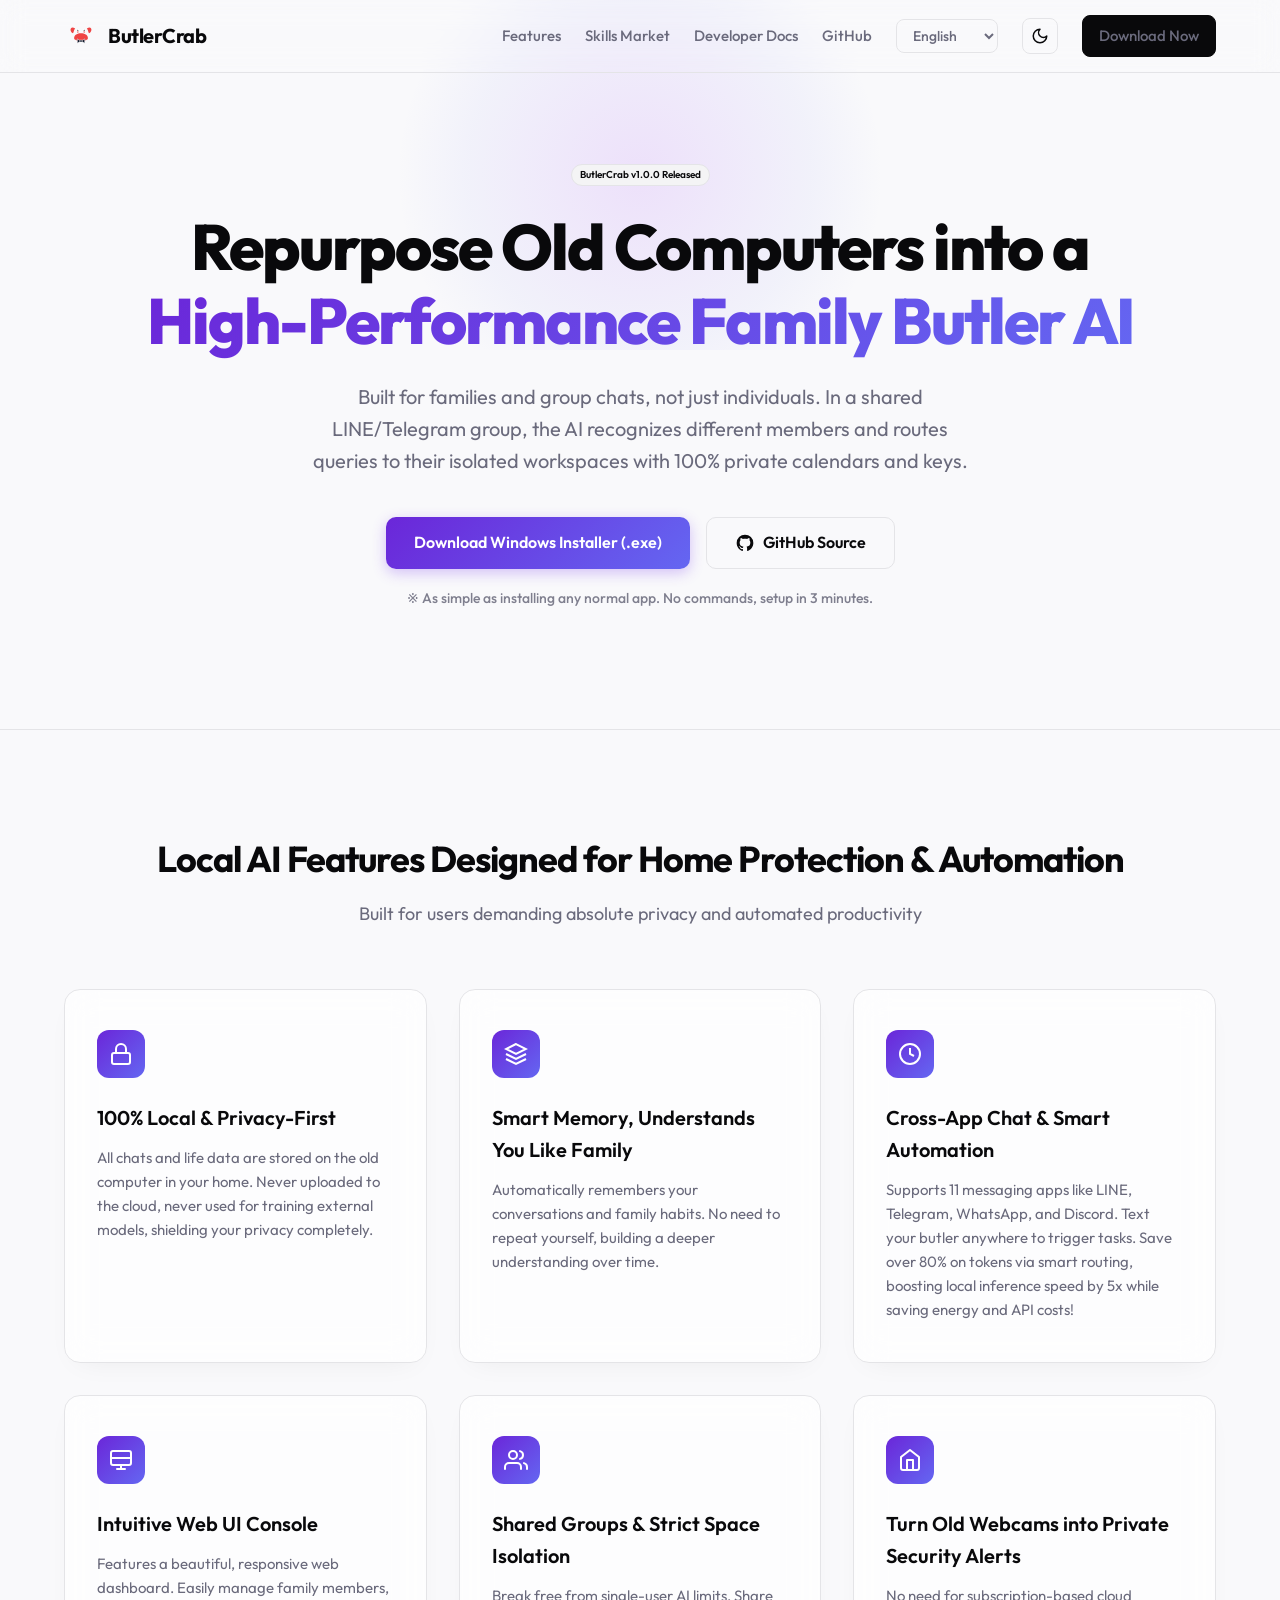
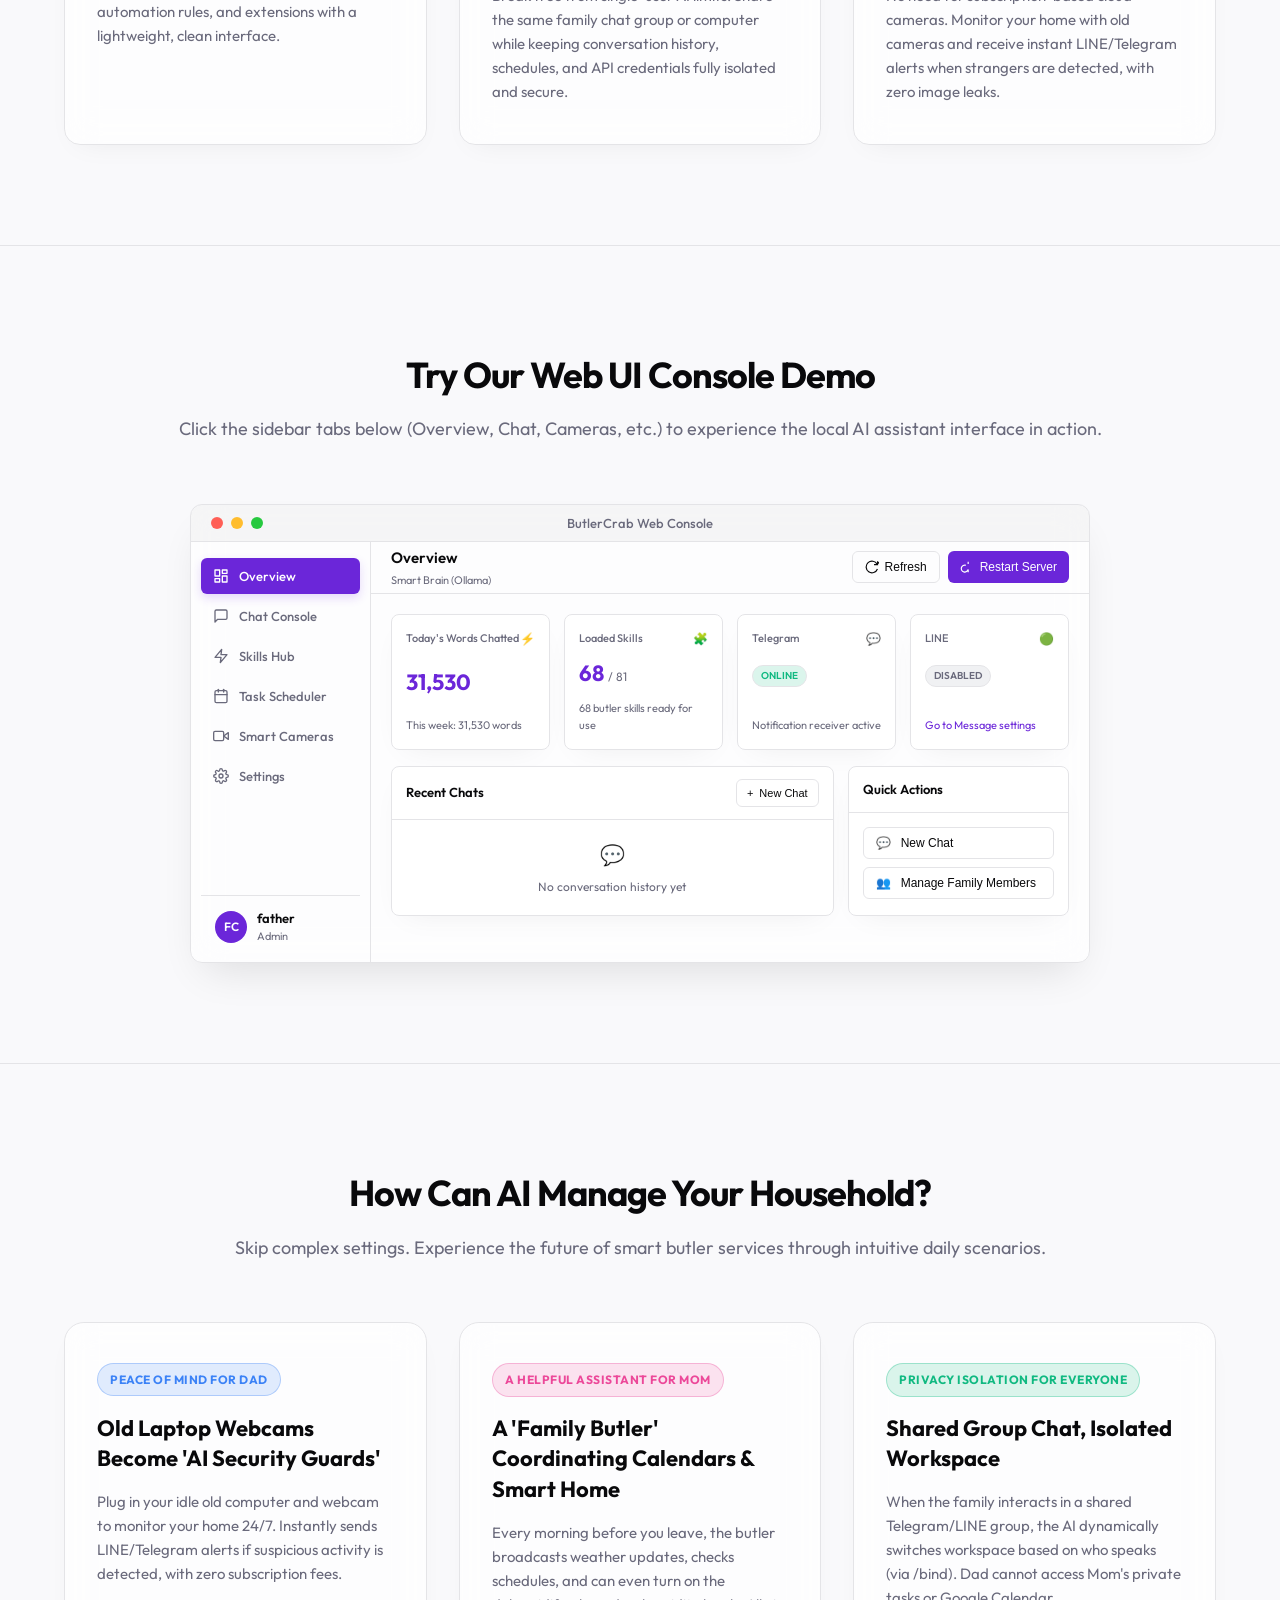
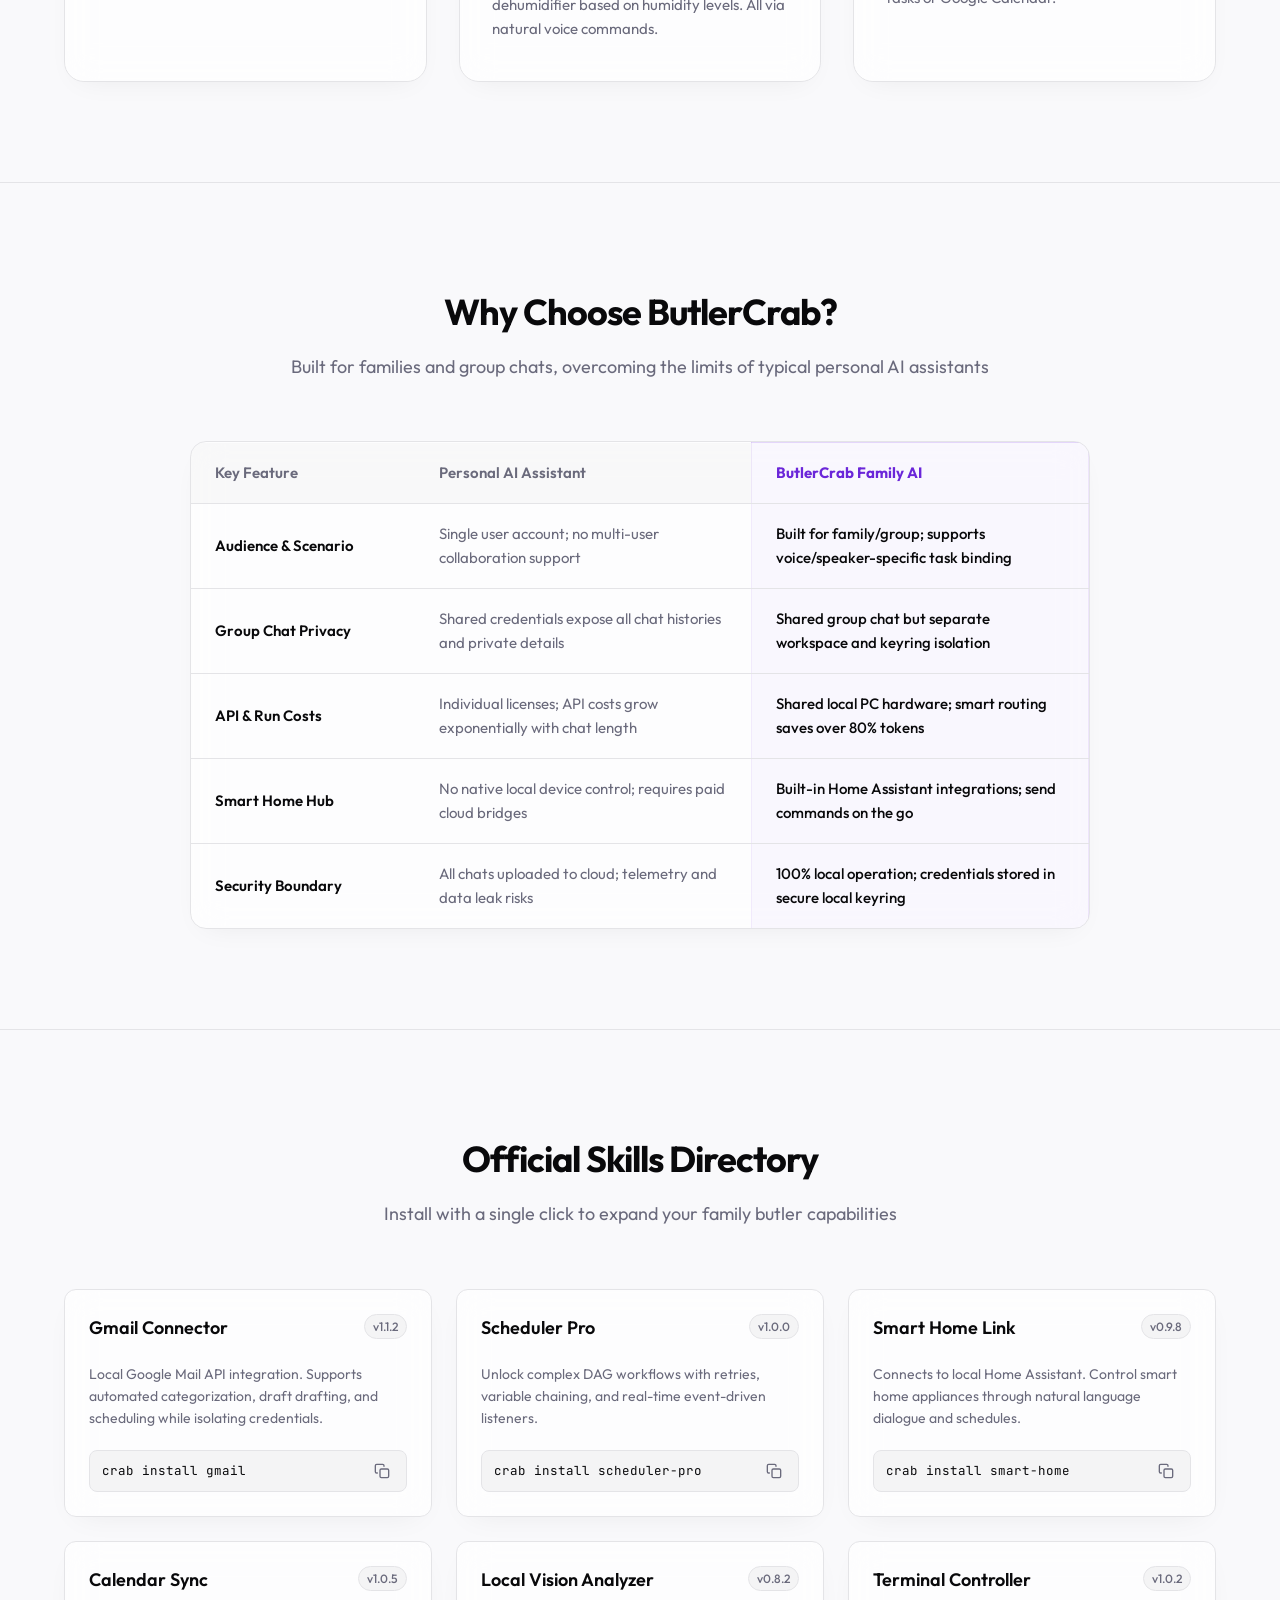
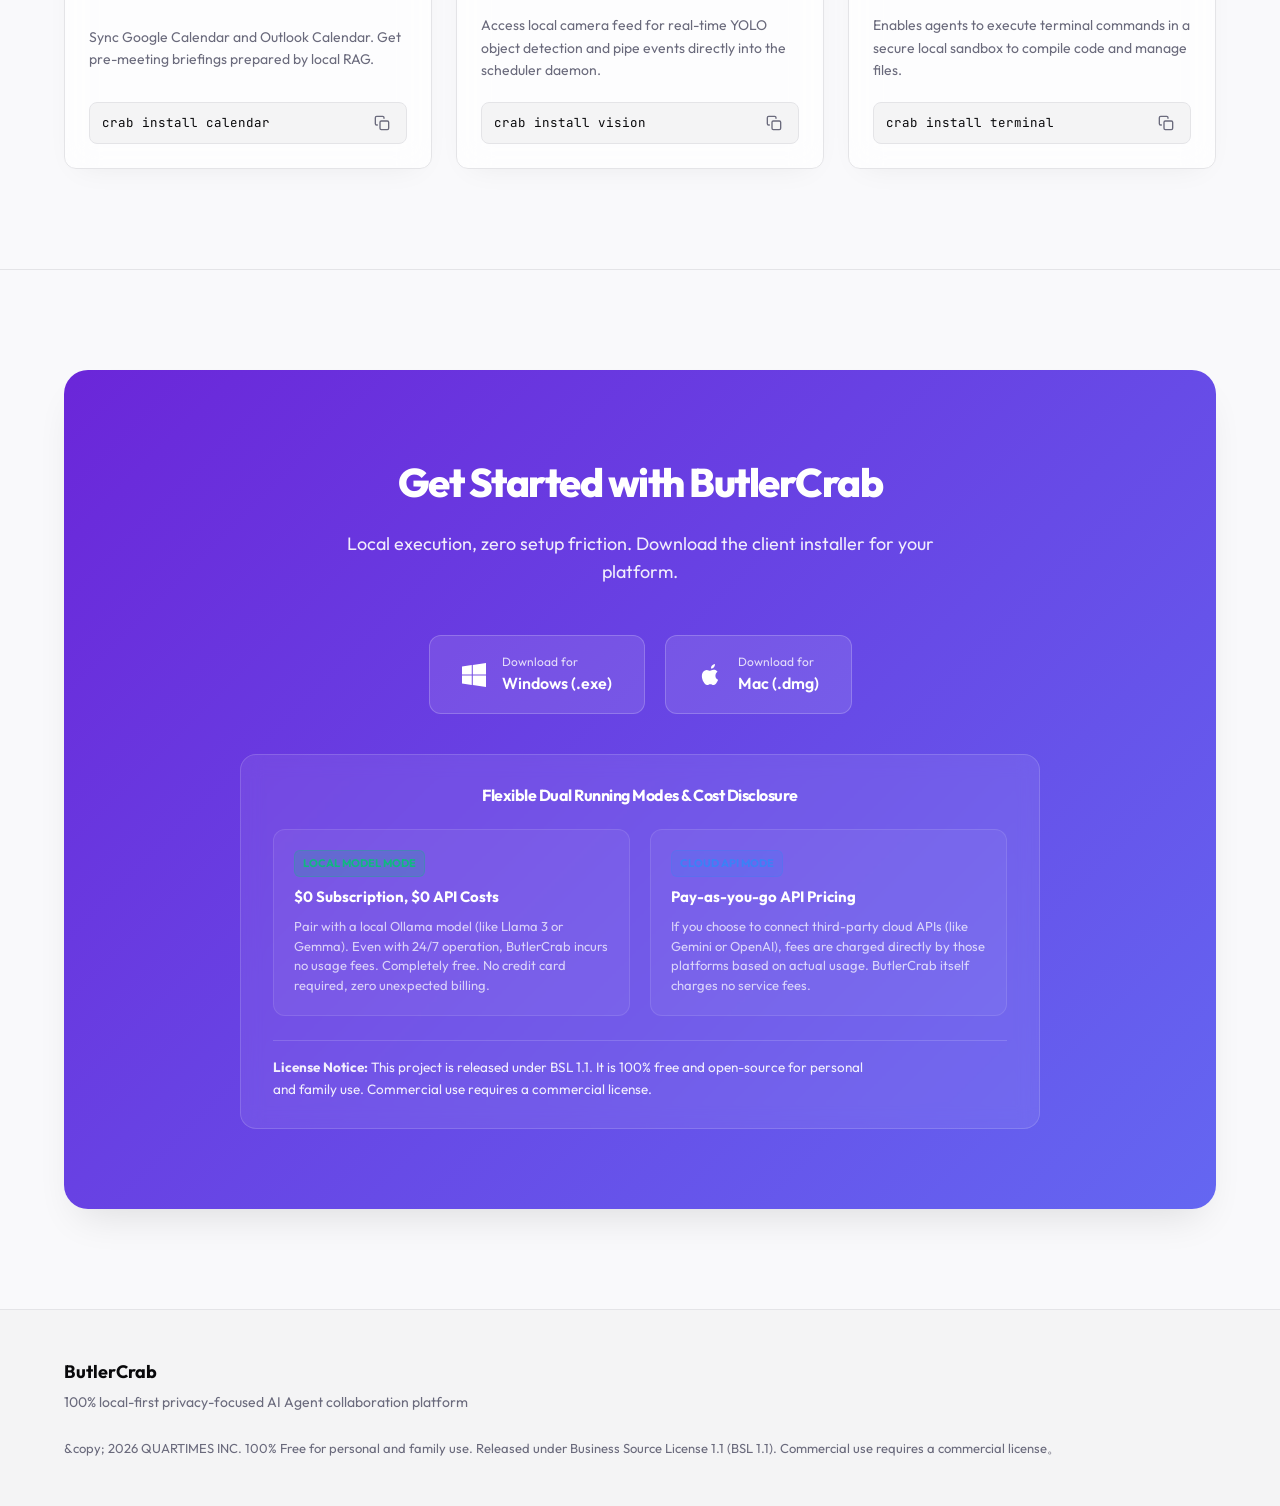
==== index.html @ dc5fad62 "initial commit: migrate ButlerCrab official website static files" ====
<!DOCTYPE html>
<html lang="zh-TW" data-theme="dark">

<head>
  <meta charset="UTF-8">
  <meta name="viewport" content="width=device-width, initial-scale=1.0">
  <title data-i18n="head.title">ButlerCrab — 舊電腦重生成為安全隱私的本地家庭總管 AI</title>
  <meta name="description"
    content="ButlerCrab 讓您家中的舊桌機與舊筆電重生成為 24 小時運行的安全家庭總管 AI，守護居家安全、自動打理日常瑣事，100% 本地運行保護全家隱私。">
  <link rel="icon" type="image/svg+xml" href="favicon.svg">
  <!-- Google Fonts -->
  <link rel="preconnect" href="https://fonts.googleapis.com">
  <link rel="preconnect" href="https://fonts.gstatic.com" crossorigin>
  <link
    href="https://fonts.googleapis.com/css2?family=Outfit:wght@300;400;500;600;700;800&family=JetBrains+Mono:wght@400;500;600&display=swap"
    rel="stylesheet">
  <link rel="stylesheet" href="style.css?v=1.2">
</head>

<body>

  <nav id="navbar">
    <div class="nav-container">
      <a href="#" class="logo" id="nav-logo">
        <svg class="logo-icon" viewBox="0 0 128 128" fill="none" xmlns="http://www.w3.org/2000/svg">
          <path d="M38 72 C38 48, 90 48, 90 72 C90 85, 38 85, 38 72 Z" fill="#ef4444" />
          <path d="M52 46 V50" stroke="#ef4444" stroke-width="4" stroke-linecap="round" />
          <path d="M76 46 V50" stroke="#ef4444" stroke-width="4" stroke-linecap="round" />
          <circle cx="52" cy="42" r="5" fill="#ffffff" />
          <circle cx="76" cy="42" r="5" fill="#ffffff" />
          <circle cx="52" cy="42" r="2" fill="#000000" />
          <circle cx="76" cy="42" r="2" fill="#000000" />
          <path d="M34 54 C18 46, 24 22, 42 36 C36 42, 38 48, 34 54 Z" fill="#ef4444" />
          <path d="M94 54 C110 46, 104 22, 86 36 C92 42, 90 48, 94 54 Z" fill="#ef4444" />
          <!-- Butler Bowtie -->
          <path d="M64 83 L50 75 L50 91 Z" fill="#0f172a" stroke="#ffffff" stroke-width="2" stroke-linejoin="round" />
          <path d="M64 83 L78 75 L78 91 Z" fill="#0f172a" stroke="#ffffff" stroke-width="2" stroke-linejoin="round" />
          <rect x="60" y="79" width="8" height="8" rx="2.5" fill="#1e293b" stroke="#ffffff" stroke-width="1.5" />
        </svg>
        <span>ButlerCrab</span>
      </a>

      <div class="nav-links">
        <a href="#features" id="nav-link-features" data-i18n="nav.features">功能特性</a>
        <a href="#skills" id="nav-link-skills" data-i18n="nav.skills">技能市集</a>
        <a href="https://github.com" target="_blank" id="nav-link-dev" data-i18n="nav.dev_docs">開發者文件</a>
        <a href="https://github.com" target="_blank" id="nav-link-github">GitHub</a>
        <div class="lang-selector-container">
          <select id="lang-select" aria-label="選擇語言">
            <option value="zh-TW">繁體中文</option>
            <option value="en">English</option>
            <option value="ja">日本語</option>
            <option value="zh-CN">简体中文</option>
            <option value="ko">한국어</option>
            <option value="es">Español</option>
            <option value="de">Deutsch</option>
            <option value="fr">Français</option>
          </select>
        </div>
        <button id="theme-toggle" aria-label="切換主題模式">
          <!-- 太陽圖示 -->
          <svg class="sun-icon" viewBox="0 0 24 24" fill="none" stroke="currentColor" stroke-width="2"
            stroke-linecap="round" stroke-linejoin="round">
            <circle cx="12" cy="12" r="4" />
            <path
              d="M12 2v2M12 20v2M4.93 4.93l1.41 1.41M17.66 17.66l1.41 1.41M2 12h2M20 12h2M6.34 17.66l-1.41 1.41M19.07 4.93l-1.41 1.41" />
          </svg>
          <!-- 月亮圖示 -->
          <svg class="moon-icon" viewBox="0 0 24 24" fill="none" stroke="currentColor" stroke-width="2"
            stroke-linecap="round" stroke-linejoin="round">
            <path d="M12 3a6 6 0 0 0 9 9 9 9 0 1 1-9-9Z" />
          </svg>
        </button>
        <a href="#download" class="btn btn-secondary nav-cta" id="nav-btn-download" data-i18n="nav.download">立即下載</a>
      </div>
    </div>
  </nav>

  <!-- 主視覺 Hero 區域 -->
  <section id="hero">
    <div class="hero-glow"></div>
    <div class="container hero-container">
      <div class="badge" id="hero-badge" data-i18n="hero.badge">ButlerCrab v1.0.0 正式發布</div>
      <h1 id="hero-title" data-i18n="hero.title">家裡舊電腦重生成為<br><span class="gradient-text">全家群組隨身的 AI 智慧管家</span></h1>
      <p class="hero-subtitle" id="hero-subtitle" data-i18n="hero.subtitle">
        您的舊桌機、舊筆電就是 24 小時智慧大總管。無需昂貴顯示卡，免訂閱費，在保障 100% 隱私的安全防線下，為全家人守護居家安全、自動打理日常瑣事。
      </p>

      <div class="cta-group">
        <a href="#download" class="btn btn-primary" id="hero-btn-download" data-i18n="hero.btnDownload">免費下載安裝包</a>
        <a href="https://github.com" target="_blank" class="btn btn-outline" id="hero-btn-github">
          <svg viewBox="0 0 24 24" width="20" height="20" fill="currentColor">
            <path
              d="M12 2A10 10 0 0 0 2 12c0 4.42 2.87 8.17 6.84 9.5.5.08.66-.23.66-.5v-1.69c-2.77.6-3.36-1.34-3.36-1.34-.46-1.16-1.11-1.47-1.11-1.47-.9-.62.07-.6.07-.6 1 .07 1.53 1.03 1.53 1.03.9 1.52 2.34 1.07 2.91.83.09-.65.35-1.09.63-1.34-2.22-.25-4.55-1.11-4.55-4.92 0-1.11.38-2 1.03-2.71-.1-.25-.45-1.29.1-2.64 0 0 .84-.27 2.75 1.02.79-.22 1.65-.33 2.5-.33.85 0 1.71.11 2.5.33 1.91-1.29 2.75-1.02 2.75-1.02.55 1.35.2 2.39.1 2.64.65.71 1.03 1.6 1.03 2.71 0 3.82-2.34 4.66-4.57 4.91.36.31.69.92.69 1.85V21c0 .27.16.59.67.5C19.14 20.16 22 16.42 22 12A10 10 0 0 0 12 2z" />
          </svg>
          <span data-i18n="hero.btnGithub">GitHub 原始碼</span>
        </a>
      </div>
      <p class="cta-hint" data-i18n="hero.ctaHint">※ 像安裝一般軟體一樣簡單，3 分鐘內完成設定，免敲任何指令</p>
    </div>
  </section>

  <!-- 功能特性 Section -->
  <section id="features">
    <div class="container">
      <div class="section-header">
        <h2 data-i18n="features.title">強大的本地 AI 功能特性</h2>
        <p data-i18n="features.desc">為追求極致隱私與自動化生產力的使用者而設計</p>
      </div>

      <div class="features-grid">
        <!-- 卡片 1 -->
        <div class="feature-card" id="feature-card-privacy">
          <div class="feature-icon">
            <svg viewBox="0 0 24 24" fill="none" stroke="currentColor" stroke-width="2">
              <rect x="3" y="11" width="18" height="11" rx="2" ry="2" />
              <path d="M7 11V7a5 5 0 0 1 10 0v4" />
            </svg>
          </div>
          <h3 data-i18n="features.f1.title">100% 本地與隱私優先</h3>
          <p data-i18n="features.f1.desc">所有對話、知識庫與排程任務皆在您的本地設備處理。零遙測數據上傳，無須擔心敏感個資與商業機密外洩。</p>
        </div>

        <!-- 卡片 2 -->
        <div class="feature-card" id="feature-card-graphrag">
          <div class="feature-icon">
            <svg viewBox="0 0 24 24" fill="none" stroke="currentColor" stroke-width="2">
              <path d="M12 2L2 7l10 5 10-5-10-5zM2 17l10 5 10-5M2 12l10 5 10-5" />
            </svg>
          </div>
          <h3 data-i18n="features.f2.title">超強記性，像家人一樣懂你</h3>
          <p data-i18n="features.f2.desc">自動記住您說過的每一句話與家庭習慣，不需要每次重複解釋，對話越久越有默契。</p>
        </div>

        <!-- 卡片 3 -->
        <div class="feature-card" id="feature-card-scheduler">
          <div class="feature-icon">
            <svg viewBox="0 0 24 24" fill="none" stroke="currentColor" stroke-width="2">
              <circle cx="12" cy="12" r="10" />
              <polyline points="12 6 12 12 16 14" />
            </svg>
          </div>
          <h3 data-i18n="features.f3.title">跨平台對話與智慧自動化</h3>
          <p data-i18n="features.f3.desc">支援 LINE、Telegram、WhatsApp、Discord 等 11 種常用通訊軟體，出門在外傳訊即可隨身控管總管。搭配獨家工具路由技術，可節省 80% 以上 Token 消耗，使本地推理速度提升 5 倍，且省電省錢！</p>
        </div>

        <!-- 卡片 4 -->
        <div class="feature-card" id="feature-card-webui">
          <div class="feature-icon">
            <svg viewBox="0 0 24 24" fill="none" stroke="currentColor" stroke-width="2" stroke-linecap="round"
              stroke-linejoin="round">
              <rect x="2" y="3" width="20" height="14" rx="2" ry="2" />
              <line x1="2" y1="10" x2="22" y2="10" />
              <line x1="8" y1="21" x2="16" y2="21" />
              <line x1="12" y1="17" x2="12" y2="21" />
            </svg>
          </div>
          <h3 data-i18n="features.f4.title">直覺式 Web UI 控制台</h3>
          <p data-i18n="features.f4.desc">提供精緻的響應式 Web 操作介面。支援輕量級極簡設定，輕鬆配置家庭成員、智慧連動與下載擴充技能。</p>
        </div>

        <!-- 卡片 5 -->
        <div class="feature-card" id="feature-card-multiuser">
          <div class="feature-icon">
            <svg viewBox="0 0 24 24" fill="none" stroke="currentColor" stroke-width="2" stroke-linecap="round"
              stroke-linejoin="round">
              <path d="M17 21v-2a4 4 0 0 0-4-4H5a4 4 0 0 0-4 4v2" />
              <circle cx="9" cy="7" r="4" />
              <path d="M23 21v-2a4 4 0 0 0-3-3.87" />
              <path d="M16 3.13a4 4 0 0 1 0 7.75" />
            </svg>
          </div>
          <h3 data-i18n="features.f5.title">多用戶工作空間隔離</h3>
          <p data-i18n="features.f5.desc">具備完善的用戶管理機制。在同台本機設備上，不同使用者擁有獨立的授權憑證、任務目錄與歷史對話隔離空間。</p>
        </div>

        <!-- 卡片 6 -->
        <div class="feature-card" id="feature-card-smarthome">
          <div class="feature-icon">
            <svg viewBox="0 0 24 24" fill="none" stroke="currentColor" stroke-width="2" stroke-linecap="round"
              stroke-linejoin="round">
              <path d="M3 9l9-7 9 7v11a2 2 0 0 1-2 2H5a2 2 0 0 1-2-2z" />
              <polyline points="9 22 9 12 15 12 15 22" />
            </svg>
          </div>
          <h3 data-i18n="features.f6.title">舊視訊鏡頭變身隱私安全警報器</h3>
          <p data-i18n="features.f6.desc">免買訂閱制雲端攝影機，利用家裡舊鏡頭進行安全警戒，發現陌生人徘徊時即時傳送 LINE/Telegram 警報。</p>
        </div>
      </div>
    </div>
  </section>

  <!-- 終端機模擬操作展示區 -->
  <section id="demo-preview">
    <div class="container">
      <div class="section-header">
        <h2 data-i18n="demo.title">親自體驗 Web UI 控制台</h2>
        <p data-i18n="demo.subtitle">在下方模擬控制面板中點選切換分頁（總覽、即時對話、安全監控等），親自感受本地 AI 助理的流暢操作。</p>
      </div>
      <div class="window-frame">
        <div class="window-header">
          <div class="window-buttons">
            <span class="win-btn win-close"></span>
            <span class="win-btn win-minimize"></span>
            <span class="win-btn win-maximize"></span>
          </div>
          <div class="window-title">ButlerCrab Web Console</div>
        </div>
        <div class="window-body">
          <!-- Left Sidebar -->
          <div class="webui-sidebar">
            <div class="webui-sidebar-menu">
              <div class="webui-sidebar-item active" data-tab="overview" title="Overview">
                <svg viewBox="0 0 24 24" fill="none" stroke="currentColor" stroke-width="2" stroke-linecap="round" stroke-linejoin="round">
                  <rect x="3" y="3" width="7" height="9"></rect>
                  <rect x="14" y="3" width="7" height="5"></rect>
                  <rect x="14" y="12" width="7" height="9"></rect>
                  <rect x="3" y="16" width="7" height="5"></rect>
                </svg>
                <span data-i18n="mockup.sidebar.overview">總覽</span>
              </div>
              <div class="webui-sidebar-item" data-tab="chat" title="Chat">
                <svg viewBox="0 0 24 24" fill="none" stroke="currentColor" stroke-width="2" stroke-linecap="round" stroke-linejoin="round">
                  <path d="M21 15a2 2 0 0 1-2 2H7l-4 4V5a2 2 0 0 1 2-2h14a2 2 0 0 1 2 2z"></path>
                </svg>
                <span data-i18n="mockup.sidebar.chat">即時對話</span>
              </div>
              <div class="webui-sidebar-item" data-tab="skills" title="Skills Hub">
                <svg viewBox="0 0 24 24" fill="none" stroke="currentColor" stroke-width="2" stroke-linecap="round" stroke-linejoin="round">
                  <polygon points="13 2 3 14 12 14 11 22 21 10 12 10 13 2"></polygon>
                </svg>
                <span data-i18n="mockup.sidebar.skills">技能市集</span>
              </div>
              <div class="webui-sidebar-item" data-tab="scheduler" title="Task Scheduler">
                <svg viewBox="0 0 24 24" fill="none" stroke="currentColor" stroke-width="2" stroke-linecap="round" stroke-linejoin="round">
                  <rect x="3" y="4" width="18" height="18" rx="2" ry="2"></rect>
                  <line x1="16" y1="2" x2="16" y2="6"></line>
                  <line x1="8" y1="2" x2="8" y2="6"></line>
                  <line x1="3" y1="10" x2="21" y2="10"></line>
                </svg>
                <span data-i18n="mockup.sidebar.scheduler">任務排程</span>
              </div>
              <div class="webui-sidebar-item" data-tab="cameras" title="Smart Cameras">
                <svg viewBox="0 0 24 24" fill="none" stroke="currentColor" stroke-width="2" stroke-linecap="round" stroke-linejoin="round">
                  <path d="M23 7l-7 5 7 5V7z"></path>
                  <rect x="1" y="5" width="15" height="14" rx="2" ry="2"></rect>
                </svg>
                <span data-i18n="mockup.sidebar.cameras">安全監控</span>
              </div>
              <div class="webui-sidebar-item" data-tab="settings" title="Settings">
                <svg viewBox="0 0 24 24" fill="none" stroke="currentColor" stroke-width="2" stroke-linecap="round" stroke-linejoin="round">
                  <circle cx="12" cy="12" r="3"></circle>
                  <path d="M19.4 15a1.65 1.65 0 0 0 .33 1.82l.06.06a2 2 0 1 1-2.83 2.83l-.06-.06a1.65 1.65 0 0 0-1.82-.33 1.65 1.65 0 0 0-1 1.51V21a2 2 0 0 1-4 0v-.09A1.65 1.65 0 0 0 9 19.4a1.65 1.65 0 0 0-1.82.33l-.06.06a2 2 0 1 1-2.83-2.83l.06-.06a1.65 1.65 0 0 0 .33-1.82 1.65 1.65 0 0 0-1.51-1H3a2 2 0 0 1 0-4h.09A1.65 1.65 0 0 0 4.6 9a1.65 1.65 0 0 0-.33-1.82l-.06-.06a2 2 0 1 1 2.83-2.83l.06.06a1.65 1.65 0 0 0 1.82.33H9a1.65 1.65 0 0 0 1-1.51V3a2 2 0 0 1 4 0v.09a1.65 1.65 0 0 0 1 1.51 1.65 1.65 0 0 0 1.82-.33l.06-.06a2 2 0 1 1 2.83 2.83l-.06.06a1.65 1.65 0 0 0-.33 1.82V9a1.65 1.65 0 0 0 1.51 1H21a2 2 0 0 1 0 4h-.09a1.65 1.65 0 0 0-1.51 1z"></path>
                </svg>
                <span data-i18n="mockup.sidebar.settings">系統設定</span>
              </div>
            </div>
            <div class="webui-sidebar-profile">
              <div class="profile-avatar">FC</div>
              <div class="profile-info">
                <div class="profile-name">father</div>
                <div class="profile-role" data-i18n="mockup.profile.admin">管理員</div>
              </div>
            </div>
          </div>

          <!-- Main Panel -->
          <div class="webui-main">
            <!-- Header -->
            <div class="webui-header">
              <div class="webui-header-title">
                <span id="webui-active-tab-title" data-i18n="mockup.sidebar.overview">總覽</span>
                <span class="webui-header-model" data-i18n="mockup.header.model">進階智慧大腦 (Ollama)</span>
              </div>
              <div class="webui-header-actions">
                <button class="webui-btn webui-btn-outline" id="webui-refresh-btn">
                  <svg viewBox="0 0 24 24" width="14" height="14" fill="none" stroke="currentColor" stroke-width="2"><path d="M21.5 2v6h-6M21.34 15.57a10 10 0 1 1-.57-8.38l5.67-5.67"/></svg>
                  <span data-i18n="mockup.header.refresh">重新整理</span>
                </button>
                <button class="webui-btn webui-btn-primary" id="webui-restart-btn">
                  <svg viewBox="0 0 24 24" width="14" height="14" fill="none" stroke="currentColor" stroke-width="2"><path d="M10.18 9A6 6 0 1 0 14 16.18V21M14 3v4"/></svg>
                  <span data-i18n="mockup.header.restart">重啟服務</span>
                </button>
              </div>
            </div>

            <!-- Tab Contents -->
            <div class="webui-body">
              
              <!-- Tab: Overview -->
              <div class="webui-tab-content active" id="tab-overview">
                <div class="overview-grid">
                  <div class="overview-card">
                    <div class="card-header">
                      <span class="card-title" data-i18n="mockup.overview.tokens">今日 Token 用量</span>
                      <span class="card-icon">⚡</span>
                    </div>
                    <div class="card-value">31,530</div>
                    <div class="card-desc" data-i18n="mockup.overview.tokens_sub">本週累計：31,530</div>
                  </div>
                  <div class="overview-card">
                    <div class="card-header">
                      <span class="card-title" data-i18n="mockup.overview.skills">已載入技能</span>
                      <span class="card-icon">🧩</span>
                    </div>
                    <div class="card-value">68 <span class="card-value-total">/ 81</span></div>
                    <div class="card-desc" data-i18n="mockup.overview.skills_sub">已載入 68 項智慧生活技能</div>
                  </div>
                  <div class="overview-card">
                    <div class="card-header">
                      <span class="card-title">Telegram</span>
                      <span class="card-icon">💬</span>
                    </div>
                    <div class="card-value"><span class="badge badge-green" data-i18n="mockup.overview.online">已啟用</span></div>
                    <div class="card-desc" data-i18n="mockup.overview.telegram_sub">長輪詢模式執行中</div>
                  </div>
                  <div class="overview-card">
                    <div class="card-header">
                      <span class="card-title">LINE</span>
                      <span class="card-icon">🟢</span>
                    </div>
                    <div class="card-value"><span class="badge badge-gray" data-i18n="mockup.overview.disabled">未啟用</span></div>
                    <div class="card-desc"><a href="#" class="card-link" data-i18n="mockup.overview.line_sub">前往 Channels 設定</a></div>
                  </div>
                </div>

                <div class="overview-row-2">
                  <div class="dashboard-panel panel-chats">
                    <div class="panel-header">
                      <span class="panel-title" data-i18n="mockup.overview.recent_chats">近期對話</span>
                      <button class="webui-btn webui-btn-outline webui-btn-sm">+ <span data-i18n="mockup.overview.new_chat">開啟對話</span></button>
                    </div>
                    <div class="panel-body">
                      <div class="empty-state">
                        <span class="empty-icon">💬</span>
                        <span class="empty-text" data-i18n="mockup.overview.no_history">尚無歷史對話記錄</span>
                      </div>
                    </div>
                  </div>
                  <div class="dashboard-panel panel-actions">
                    <div class="panel-header">
                      <span class="panel-title" data-i18n="mockup.overview.quick_actions">快速操作</span>
                    </div>
                    <div class="panel-body actions-list">
                      <button class="action-btn-item">
                        <span>💬</span>
                        <span data-i18n="mockup.overview.new_chat">開啟對話</span>
                      </button>
                      <button class="action-btn-item">
                        <span>👥</span>
                        <span data-i18n="mockup.overview.manage_family">管理家庭成員</span>
                      </button>
                    </div>
                  </div>
                </div>
              </div>

              <!-- Tab: Chat -->
              <div class="webui-tab-content" id="tab-chat">
                <div class="webui-chat">
                  <!-- User message -->
                  <div class="chat-bubble chat-bubble-user terminal-line">
                    <span data-i18n="terminal.userQuery">"檢查我明天的 Google 日曆，如果有會面，請在會前一小時通知我，並開啟智慧空調。"</span>
                  </div>

                  <!-- Butler response -->
                  <div class="chat-bubble chat-bubble-agent terminal-line">
                    <p style="font-weight: 600; margin-bottom: 8px;">ButlerCrab:</p>
                    <p data-i18n="mockup.chat.response">已為您規劃並排定以下任務工作流：</p>
                    
                    <div class="agent-steps">
                      <div class="step-item">
                        <svg viewBox="0 0 24 24" fill="none" stroke="currentColor" stroke-width="2.5" stroke-linecap="round" stroke-linejoin="round">
                          <polyline points="20 6 9 17 4 12"/>
                        </svg>
                        <span data-i18n="mockup.chat.step1">查詢本地 Google Calendar 行程庫 (成功，尋獲 1 個會面「ButlerCrab Sync」)</span>
                      </div>
                      <div class="step-item">
                        <svg viewBox="0 0 24 24" fill="none" stroke="currentColor" stroke-width="2.5" stroke-linecap="round" stroke-linejoin="round">
                          <polyline points="20 6 9 17 4 12"/>
                        </svg>
                        <span data-i18n="mockup.chat.step2">設定桌面通知排程 (成功，預定於 08:00 AM 發送提醒)</span>
                      </div>
                      <div class="step-item">
                        <svg viewBox="0 0 24 24" fill="none" stroke="currentColor" stroke-width="2.5" stroke-linecap="round" stroke-linejoin="round">
                          <polyline points="20 6 9 17 4 12"/>
                        </svg>
                        <span data-i18n="mockup.chat.step3">調用 smart_home.turn_on_ac 工具 (設定溫度為 24°C，執行成功)</span>
                      </div>
                    </div>
                  </div>

                  <!-- Active Status / Standby -->
                  <div class="step-item pending terminal-line-active" style="padding-left: 10px;">
                    <svg viewBox="0 0 24 24" fill="none" stroke="currentColor" stroke-width="2" stroke-linecap="round" stroke-linejoin="round" style="width: 16px; height: 16px; margin-right: 8px;">
                      <line x1="12" y1="2" x2="12" y2="6"/>
                      <line x1="12" y1="18" x2="12" y2="22"/>
                      <line x1="4.93" y1="4.93" x2="7.76" y2="7.76"/>
                      <line x1="16.24" y1="16.24" x2="19.07" y2="19.07"/>
                      <line x1="2" y1="12" x2="6" y2="12"/>
                      <line x1="18" y1="12" x2="22" y2="12"/>
                      <line x1="4.93" y1="19.07" x2="7.76" y2="16.24"/>
                      <line x1="16.24" y1="7.76" x2="19.07" y2="4.93"/>
                    </svg>
                    <span data-i18n="terminal.listening" style="font-weight: 500;">ButlerCrab 已就緒，隨時待命...</span>
                  </div>
                </div>
              </div>

              <!-- Tab: Skills -->
              <div class="webui-tab-content" id="tab-skills">
                <div class="skills-hub-header">
                  <p data-i18n="mockup.skills.desc">管理已安裝技能，或從市集安裝社群技能。技能說明將自動注入 AI 系統提示詞中。</p>
                  <div class="skills-hub-actions">
                    <span class="badge badge-accent" data-i18n="mockup.skills.installed">已安裝 (81)</span>
                    <button class="webui-btn webui-btn-outline webui-btn-sm" data-i18n="mockup.skills.marketplace">技能市集</button>
                  </div>
                </div>
                <div class="skills-hub-grid">
                  <div class="skill-item-card">
                    <div class="skill-card-top">
                      <div class="skill-card-meta">
                        <span class="skill-icon">🔒</span>
                        <span class="skill-card-name">1password</span>
                      </div>
                      <label class="switch-toggle">
                        <input type="checkbox" checked>
                        <span class="slider"></span>
                      </label>
                    </div>
                    <p class="skill-card-desc" data-i18n="mockup.skills.1password">串接 1Password CLI 進行單一登入與安全金鑰防護。</p>
                    <span class="badge-tag tag-prompt">PROMPT</span>
                  </div>
                  <div class="skill-item-card">
                    <div class="skill-card-top">
                      <div class="skill-card-meta">
                        <span class="skill-icon">📝</span>
                        <span class="skill-card-name">apple-notes</span>
                      </div>
                      <label class="switch-toggle">
                        <input type="checkbox">
                        <span class="slider"></span>
                      </label>
                    </div>
                    <p class="skill-card-desc" data-i18n="mockup.skills.applenotes">讀取、建立與管理 macOS 本地備忘錄資料。</p>
                    <span class="badge-tag tag-prompt">PROMPT</span>
                  </div>
                  <div class="skill-item-card">
                    <div class="skill-card-top">
                      <div class="skill-card-meta">
                        <span class="skill-icon">🌐</span>
                        <span class="skill-card-name">blogwatcher</span>
                      </div>
                      <label class="switch-toggle">
                        <input type="checkbox" checked>
                        <span class="slider"></span>
                      </label>
                    </div>
                    <p class="skill-card-desc" data-i18n="mockup.skills.blogwatcher">監聽指定的 RSS/Atom 訂閱源，自動摘要並推送通知。</p>
                    <span class="badge-tag tag-prompt">PROMPT</span>
                  </div>
                  <div class="skill-item-card">
                    <div class="skill-card-top">
                      <div class="skill-card-meta">
                        <span class="skill-icon">🔊</span>
                        <span class="skill-card-name">blucli</span>
                      </div>
                      <label class="switch-toggle">
                        <input type="checkbox" checked>
                        <span class="slider"></span>
                      </label>
                    </div>
                    <p class="skill-card-desc" data-i18n="mockup.skills.blucli">整合 BluOS 音響設備，調整音量與播放群組設定。</p>
                    <span class="badge-tag tag-prompt">PROMPT</span>
                  </div>
                  <div class="skill-item-card">
                    <div class="skill-card-top">
                      <div class="skill-card-meta">
                        <span class="skill-icon">🧮</span>
                        <span class="skill-card-name">calculator</span>
                      </div>
                      <label class="switch-toggle">
                        <input type="checkbox" checked>
                        <span class="slider"></span>
                      </label>
                    </div>
                    <p class="skill-card-desc" data-i18n="mockup.skills.calculator">執行本地的高級算術與複雜代數公式計算。</p>
                    <div class="tag-row">
                      <span class="badge-tag tag-builtin">BUILT-IN</span>
                      <span class="badge-tag tag-tool">TOOL</span>
                    </div>
                  </div>
                  <div class="skill-item-card">
                    <div class="skill-card-top">
                      <div class="skill-card-meta">
                        <span class="skill-icon">📷</span>
                        <span class="skill-card-name">camsnap</span>
                      </div>
                      <label class="switch-toggle">
                        <input type="checkbox" checked>
                        <span class="slider"></span>
                      </label>
                    </div>
                    <p class="skill-card-desc" data-i18n="mockup.skills.camsnap">捕捉 RTSP/ONVIF 本地串流相機畫面作為 YOLO 輸入。</p>
                    <span class="badge-tag tag-tool">TOOL</span>
                  </div>
                </div>
              </div>

              <!-- Tab: Scheduler -->
              <div class="webui-tab-content" id="tab-scheduler">
                <div class="scheduler-container">
                  <div class="scheduler-intro">
                    <p data-i18n="mockup.scheduler.desc">設定本地端背景排程，在特定時間或滿足特定事件觸發條件時，自動喚醒 Agent 執行任務。</p>
                  </div>
                  <div class="scheduler-table">
                    <div class="table-header">
                      <span class="col-task" data-i18n="mockup.scheduler.col_task">排程工作名稱</span>
                      <span class="col-trigger" data-i18n="mockup.scheduler.col_trigger">觸發機制</span>
                      <span class="col-status" data-i18n="mockup.scheduler.col_status">運行狀態</span>
                    </div>
                    <div class="table-body">
                      <div class="table-row">
                        <span class="col-task">Google Calendar Sync</span>
                        <span class="col-trigger" data-i18n="mockup.scheduler.every10">每 10 分鐘</span>
                        <span class="col-status"><span class="badge badge-green" data-i18n="mockup.scheduler.active">進行中</span></span>
                      </div>
                      <div class="table-row">
                        <span class="col-task">AC Morning Pre-cool</span>
                        <span class="col-trigger" data-i18n="mockup.scheduler.monfri">週一至週五 08:00 AM</span>
                        <span class="col-status"><span class="badge badge-green" data-i18n="mockup.scheduler.active">進行中</span></span>
                      </div>
                      <div class="table-row">
                        <span class="col-task">Desktop Event Notifier</span>
                        <span class="col-trigger" data-i18n="mockup.scheduler.event1hr">會面開始前 1 小時</span>
                        <span class="col-status"><span class="badge badge-green" data-i18n="mockup.scheduler.active">進行中</span></span>
                      </div>
                    </div>
                  </div>
                </div>
              </div>

              <!-- Tab: Cameras -->
              <div class="webui-tab-content" id="tab-cameras">
                <div class="cameras-container">
                  <div class="cameras-intro">
                    <p data-i18n="mockup.cameras.desc">管理您家中的 IP 相機與 USB 鏡頭。所有電腦視覺辨識（如 OpenCV YOLO）皆於本地邊緣端運行，隱私憑證以 AES 加密鎖定於系統金鑰庫。</p>
                    <div class="cameras-actions">
                      <button class="webui-btn webui-btn-outline webui-btn-sm" data-i18n="mockup.cameras.register">手動註冊相機</button>
                      <button class="webui-btn webui-btn-primary webui-btn-sm" data-i18n="mockup.cameras.scan">掃描區域網路</button>
                    </div>
                  </div>
                  <div class="cameras-grid">
                    <div class="camera-card">
                      <div class="camera-feed-container feed-dark">
                        <div class="play-btn">▶</div>
                        <div class="edge-text" data-i18n="mockup.cameras.edge_text">本地晶片加速中</div>
                        <div class="feed-resolution" data-i18n="mockup.cameras.feed_resolution">畫質：高畫質 1080p · USB 鏡頭</div>
                      </div>
                      <div class="camera-card-info">
                        <div class="camera-name-row">
                           <span class="camera-name" data-i18n="mockup.cameras.desktop">桌面</span>
                           <span class="camera-id">1:0</span>
                        </div>
                        <div class="camera-meta-grid">
                          <div>
                            <span class="meta-label" data-i18n="mockup.cameras.protocol_label">連線協定</span>
                            <span class="meta-val" data-i18n="mockup.cameras.protocol_val">本機影音連線</span>
                          </div>
                          <div>
                            <span class="meta-label" data-i18n="mockup.cameras.protection">憑證防護</span>
                            <span class="meta-val text-green" data-i18n="mockup.cameras.protection_val">🔒 已儲存於本機安全防護鎖中</span>
                          </div>
                        </div>
                        <div class="camera-toggle-row">
                          <label class="switch-toggle-sm">
                            <input type="checkbox" checked>
                            <span class="slider-sm"></span>
                          </label>
                          <span class="toggle-label" data-i18n="mockup.cameras.bg_guard">啟用背景警戒</span>
                        </div>
                      </div>
                    </div>
                    <div class="camera-card">
                      <div class="camera-feed-container">
                        <img src="camera_preview.jpg" alt="NB Camera Feed" class="camera-feed-img" id="nb-camera-feed">
                        <div class="feed-timestamp" id="camera-timestamp">2026-06-10 14:40:51</div>
                        <div class="feed-live-badge">LIVE</div>
                      </div>
                      <div class="camera-card-info">
                        <div class="camera-name-row">
                          <span class="camera-name" data-i18n="mockup.cameras.nb">NB鏡頭</span>
                          <span class="camera-id">0:0</span>
                        </div>
                        <div class="camera-meta-grid">
                          <div>
                            <span class="meta-label" data-i18n="mockup.cameras.protocol_label">連線協定</span>
                            <span class="meta-val" data-i18n="mockup.cameras.protocol_val">本機影音連線</span>
                          </div>
                          <div>
                            <span class="meta-label" data-i18n="mockup.cameras.protection">憑證防護</span>
                            <span class="meta-val text-green" data-i18n="mockup.cameras.protection_val">🔒 已儲存於本機安全防護鎖中</span>
                          </div>
                        </div>
                        <div class="camera-toggle-row">
                          <label class="switch-toggle-sm">
                            <input type="checkbox" checked>
                            <span class="slider-sm"></span>
                          </label>
                          <span class="toggle-label" data-i18n="mockup.cameras.bg_guard">啟用背景警戒</span>
                        </div>
                      </div>
                    </div>
                  </div>
                </div>
              </div>

              <!-- Tab: Settings -->
              <div class="webui-tab-content" id="tab-settings">
                <div class="settings-container">
                  <div class="settings-group">
                    <div class="settings-group-title" data-i18n="mockup.settings.general">一般設定</div>
                    <div class="settings-row">
                      <div class="setting-info">
                        <div class="setting-name" data-i18n="mockup.settings.device_name">裝置名稱</div>
                        <div class="setting-desc" data-i18n="mockup.settings.device_name_desc">本機運行的 Agent 節點識別稱呼。</div>
                      </div>
                      <input type="text" class="settings-input" value="Butler-01">
                    </div>
                  </div>
                  <div class="settings-group">
                    <div class="settings-group-title" data-i18n="mockup.settings.model">本地 AI 模型配置</div>
                    <div class="settings-row">
                      <div class="setting-info">
                        <div class="setting-name" data-i18n="mockup.settings.provider">預設推理引擎</div>
                        <div class="setting-desc" data-i18n="mockup.settings.provider_desc">串接本地 Ollama 推理或雲端 API 端點。</div>
                      </div>
                      <select class="settings-select">
                        <option value="ollama" data-i18n="mockup.settings.provider_local">本地免費推理 (Ollama)</option>
                        <option value="google" selected data-i18n="mockup.settings.provider_cloud">進階雲端大腦 (Gemini)</option>
                      </select>
                    </div>
                  </div>
                </div>
              </div>

            </div>
          </div>
        </div>
      </div>
    </div>
  </section>

  <!-- 家庭生活場景 Section -->
  <section id="scenarios">
    <div class="container">
      <div class="section-header">
        <h2 data-i18n="scenarios.title">AI 如何打理您的家庭生活？</h2>
        <p data-i18n="scenarios.desc">無需學習繁瑣設定，用最直覺的日常場景，體驗未來智慧管家服務</p>
      </div>
      <div class="scenarios-grid">
        <!-- 卡片一：給爸爸 (安全守護) -->
        <div class="scenario-card">
          <span class="scenario-badge badge-father" data-i18n="scenarios.card1.badge">給爸爸的安心防線</span>
          <h3 data-i18n="scenarios.card1.title">舊筆電鏡頭變身「AI 防盜警報器」</h3>
          <p data-i18n="scenarios.card1.desc">家裡閒置的舊電腦與鏡頭插上電，即可 24 小時偵測門口異狀。一旦發現陌生人徘徊，立刻發送 LINE/Telegram 警報給全家，完全不需要額外的月租監控費。</p>
        </div>
        <!-- 卡片二：給媽媽 (生活秘書) -->
        <div class="scenario-card">
          <span class="scenario-badge badge-mother" data-i18n="scenarios.card2.badge">給媽媽的貼心助手</span>
          <h3 data-i18n="scenarios.card2.title">整合日程與家電的「家庭大管家」</h3>
          <p data-i18n="scenarios.card2.desc">每天早晨出門前，主動為您播報天氣、確認家人行程，甚至能根據濕度偵測自動開啟除濕機。您只需動口，瑣事由 AI 為您串接打理。</p>
        </div>
        <!-- 卡片三：給全家 (隱私防護) -->
        <div class="scenario-card">
          <span class="scenario-badge badge-family" data-i18n="scenarios.card3.badge">給全家的隱私與隔離防線</span>
          <h3 data-i18n="scenarios.card3.title">同一個群組對話，獨立的隱私空間</h3>
          <p data-i18n="scenarios.card3.desc">全家共用同一個 LINE/Telegram 聊天群組時，管家會根據發言人身份（透過 /bind 綁定）自動切換到獨立的工作空間，爸爸存取不了媽媽的私密行程，實現完美的物理隔離。</p>
        </div>
      </div>
    </div>
  </section>

  <!-- AI Agent 對比 Section -->
  <section id="comparison">
    <div class="container">
      <div class="section-header">
        <h2 data-i18n="comparison.title">為什麼選擇 ButlerCrab？</h2>
        <p data-i18n="comparison.desc">專為全家與群組設計，打破傳統個人 AI 助理的局限性</p>
      </div>
      <div class="comparison-wrapper">
        <table class="comparison-table">
          <thead>
            <tr>
              <th data-i18n="comparison.th_feature">功能特色</th>
              <th data-i18n="comparison.th_personal">傳統個人 AI 助理</th>
              <th class="highlight" data-i18n="comparison.th_butler">ButlerCrab 家庭總管</th>
            </tr>
          </thead>
          <tbody>
            <tr>
              <td class="feature-name" data-i18n="comparison.row1.name">服務對象與場景</td>
              <td data-i18n="comparison.row1.personal">僅針對個人單一帳戶，無法多人協作</td>
              <td class="highlight" data-i18n="comparison.row1.butler">專為家庭與群組設計，支援多人語意識別與任務綁定</td>
            </tr>
            <tr>
              <td class="feature-name" data-i18n="comparison.row2.name">群組對話隱私</td>
              <td data-i18n="comparison.row2.personal">共用帳密或群組中對話與隱私全部曝露</td>
              <td class="highlight" data-i18n="comparison.row2.butler">共享同個通訊群組，個人工作空間與憑證獨立隔離</td>
            </tr>
            <tr>
              <td class="feature-name" data-i18n="comparison.row3.name">運行與 API 成本</td>
              <td data-i18n="comparison.row3.personal">多人獨立購買，且對話長度增加時 API 成本呈指數上升</td>
              <td class="highlight" data-i18n="comparison.row3.butler">共用本機電腦算力，智慧路由技術節省 80% 以上 Token 消耗</td>
            </tr>
            <tr>
              <td class="feature-name" data-i18n="comparison.row4.name">智慧家居連動</td>
              <td data-i18n="comparison.row4.personal">無法原生控制本地家電，需額外租用雲端中轉服務</td>
              <td class="highlight" data-i18n="comparison.row4.butler">內建 Home Assistant 橋接器，出門在外隨手發訊操控</td>
            </tr>
            <tr>
              <td class="feature-name" data-i18n="comparison.row5.name">資料安全防線</td>
              <td data-i18n="comparison.row5.personal">全部對話上傳雲端，面臨遙測與個資外洩風險</td>
              <td class="highlight" data-i18n="comparison.row5.butler">100% 本地運行，機密金鑰存入系統底層安全憑證庫</td>
            </tr>
          </tbody>
        </table>
      </div>
    </div>
  </section>

  <!-- 技能市集 Section -->
  <section id="skills">
    <div class="container">
      <div class="section-header">
        <h2 data-i18n="skills.title">官方技能市集目錄</h2>
        <p data-i18n="skills.desc">一鍵安裝，快速擴展您的 AI 助理能力</p>
      </div>

      <div class="skills-grid" id="skills-catalog">
        <!-- 透過 JS 動態載入 registry.json 內容 -->
      </div>
    </div>
  </section>

  <!-- 下載 Section -->
  <section id="download">
    <div class="container download-container">
      <div class="download-card">
        <h2 data-i18n="download.title">立即開始使用 ButlerCrab</h2>
        <p data-i18n="download.desc">本機運行，免除繁瑣設定。下載對應平台的安裝包即可開始體驗。</p>

        <div class="download-platforms">
          <a href="https://github.com" class="platform-btn" id="download-win">
            <svg viewBox="0 0 24 24" width="24" height="24" fill="currentColor">
              <path
                d="M0 3.449L9.75 2.1v9.45H0V3.45zM0 12.45h9.75v9.45L0 20.551v-8.1zM10.8 1.95L24 0v11.55H10.8V1.95zM10.8 12.45H24v11.55l-13.2-1.95v-9.6z" />
            </svg>
            <div>
              <span data-i18n="download.span">下載適用於</span>
              <strong data-i18n="download.win_label">Windows (.exe)</strong>
            </div>
          </a>

          <a href="https://github.com" class="platform-btn" id="download-mac">
            <svg viewBox="0 0 24 24" width="24" height="24" fill="currentColor">
              <path
                d="M18.71 19.5c-.83 1.24-1.71 2.45-3.05 2.47-1.34.03-1.77-.79-3.29-.79-1.53 0-2 .77-3.27.82-1.31.05-2.3-1.32-3.14-2.53C4.25 17 2.94 12.45 4.7 9.39c.87-1.52 2.43-2.48 4.12-2.51 1.28-.02 2.5.87 3.29.87.78 0 2.26-1.07 3.81-.91.65.03 2.47.26 3.64 1.98-.09.06-2.17 1.28-2.15 3.81.03 3.02 2.65 4.03 2.68 4.04-.03.07-.42 1.44-1.38 2.83M15.97 4.17c.66-.81 1.11-1.93.99-3.06-1 .04-2.2.67-2.92 1.49-.62.72-1.16 1.86-1.02 2.98 1.09.08 2.22-.6 2.95-1.41z" />
            </svg>
            <div>
              <span data-i18n="download.span">下載適用於</span>
              <strong data-i18n="download.mac_label">macOS (.dmg)</strong>
            </div>
          </a>
        </div>

        <!-- 彈性雙重運行模式與費用說明 (Pricing & Licensing Info) -->
        <div class="download-info">
          <h4 class="info-subtitle" data-i18n="download.info_pricing_subtitle">彈性的雙重運行模式與費用說明</h4>
          
          <div class="info-modes">
            <div class="info-mode-card">
              <span class="mode-badge local" data-i18n="download.mode_local_badge">本地模型模式</span>
              <strong data-i18n="download.mode_local_title">0 訂閱費、0 API 費用</strong>
              <p data-i18n="download.mode_local_desc">配合本地 Ollama 推理（如 Llama 3 或 Gemma），即便 24 小時常駐運作，ButlerCrab 也不會產生任何 AI 額外使用費，完全免費。</p>
            </div>
            
            <div class="info-mode-card">
              <span class="mode-badge cloud" data-i18n="download.mode_cloud_badge">雲端 API 模式</span>
              <strong data-i18n="download.mode_cloud_title">按需自付 API 費用（Pay-as-you-go）</strong>
              <p data-i18n="download.mode_cloud_desc">若選擇接入第三方雲端大模型（如 Gemini 或 OpenAI），費用由第三方平台按實際用量直接收取，ButlerCrab 平台本身不加收任何服務費用。</p>
            </div>
          </div>
          
          <div class="info-license-footer">
            <p>
              <strong data-i18n="download.info_license_title">授權聲明：</strong>
              <span data-i18n="download.info_license_desc">本專案採用 BSL 1.1 授權，對個人、家庭與非商業用途完全免費且開放原始碼，商業用途請聯絡取得授權。</span>
            </p>
          </div>
        </div>
      </div>
    </div>
  </section>

  <!-- 頁尾 -->
  <footer>
    <div class="container footer-container">
      <div class="footer-brand">
        <span class="brand-name">ButlerCrab</span>
        <p data-i18n="footer.desc">100% 本地運行的隱私優先 AI Agent 協作平台</p>
      </div>
      <div class="footer-copyright" data-i18n="footer.copyright">
        &copy; 2026 QUARTIMES INC. 基於 BSL 1.1 授權協議釋出。
      </div>
    </div>
  </footer>

  <script src="app.js"></script>
</body>

</html>
---- style.css ----
/* ==========================================================================
   OpenCrab Official Website Stylesheet
   ========================================================================== */

/* 主題變數定義 */
:root {
  /* 字型定義 */
  --font-sans: 'Outfit', -apple-system, BlinkMacSystemFont, "Segoe UI", Roboto, Helvetica, Arial, sans-serif;
  --font-mono: 'JetBrains Mono', monospace;

  /* HSL 基礎色彩定義 (Light Mode) */
  --bg-h: 240;
  --bg-s: 15%;
  --bg-l: 98%;
  
  --text-h: 240;
  --text-s: 10%;
  --text-l: 4%;

  --accent-h: 263;
  --accent-s: 70%;
  --accent-l: 50%;

  --accent-secondary-h: 239;
  --accent-secondary-s: 84%;
  --accent-secondary-l: 67%;

  --border-h: 240;
  --border-s: 6%;
  --border-l: 90%;

  /* 組合色彩 */
  --background: hsl(var(--bg-h), var(--bg-s), var(--bg-l));
  --text: hsl(var(--text-h), var(--text-s), var(--text-l));
  --text-muted: hsl(var(--text-h), 8%, 45%);
  --accent: hsl(var(--accent-h), var(--accent-s), var(--accent-l));
  --accent-secondary: hsl(var(--accent-secondary-h), var(--accent-secondary-s), var(--accent-secondary-l));
  --accent-gradient: linear-gradient(135deg, var(--accent) 0%, var(--accent-secondary) 100%);
  --border: hsl(var(--border-h), var(--border-s), var(--border-l));
  
  /* 毛玻璃與陰影效果 */
  --card-bg: rgba(255, 255, 255, 0.7);
  --card-blur: 16px;
  --code-bg: hsl(240, 5%, 96%);
  --shadow: 0 10px 30px -15px rgba(0, 0, 0, 0.08);
  --shadow-lg: 0 20px 40px -15px rgba(0, 0, 0, 0.12);
  --transition-speed: 0.3s;
}

[data-theme="dark"] {
  /* HSL 基礎色彩定義 (Dark Mode) */
  --bg-h: 240;
  --bg-s: 10%;
  --bg-l: 4%;
  
  --text-h: 240;
  --text-s: 5%;
  --text-l: 98%;

  --accent-h: 271;
  --accent-s: 91%;
  --accent-l: 65%;

  --accent-secondary-h: 244;
  --accent-secondary-s: 97%;
  --accent-secondary-l: 77%;

  --border-h: 240;
  --border-s: 4%;
  --border-l: 14%;

  /* 組合色彩 */
  --background: hsl(var(--bg-h), var(--bg-s), var(--bg-l));
  --text: hsl(var(--text-h), var(--text-s), var(--text-l));
  --text-muted: hsl(var(--text-h), 5%, 70%);
  --accent: hsl(var(--accent-h), var(--accent-s), var(--accent-l));
  --accent-secondary: hsl(var(--accent-secondary-h), var(--accent-secondary-s), var(--accent-secondary-l));
  --accent-gradient: linear-gradient(135deg, var(--accent) 0%, var(--accent-secondary) 100%);
  --border: hsl(var(--border-h), var(--border-s), var(--border-l));
  
  /* 毛玻璃與陰影效果 */
  --card-bg: rgba(9, 9, 11, 0.75);
  --card-blur: 20px;
  --code-bg: hsl(240, 4%, 9%);
  --shadow: 0 10px 40px -20px rgba(0, 0, 0, 0.5);
  --shadow-lg: 0 30px 60px -20px rgba(0, 0, 0, 0.7);
}

/* ==========================================================================
   基礎與全域排版樣式
   ========================================================================== */
* {
  box-sizing: border-box;
  margin: 0;
  padding: 0;
}

html {
  scroll-behavior: smooth;
}

body {
  font-family: var(--font-sans);
  background-color: var(--background);
  color: var(--text);
  line-height: 1.6;
  overflow-x: hidden;
  transition: background-color var(--transition-speed) ease, color var(--transition-speed) ease;
}

.container {
  max-width: 1200px;
  margin: 0 auto;
  padding: 0 24px;
}

a {
  text-decoration: none;
  color: inherit;
  transition: color var(--transition-speed) ease;
}

/* 漸層文字與按鈕 */
.gradient-text {
  background: var(--accent-gradient);
  -webkit-background-clip: text;
  -webkit-text-fill-color: transparent;
  background-clip: text;
}

/* ==========================================================================
   按鈕樣式 (Buttons)
   ========================================================================== */
.btn {
  display: inline-flex;
  align-items: center;
  justify-content: center;
  padding: 12px 28px;
  border-radius: 10px;
  font-size: 16px;
  font-weight: 600;
  transition: all var(--transition-speed) cubic-bezier(0.4, 0, 0.2, 1);
  cursor: pointer;
  gap: 8px;
}

.btn-primary {
  background: var(--accent-gradient);
  color: #ffffff;
  border: none;
  box-shadow: 0 4px 14px 0 rgba(124, 58, 237, 0.3);
}

.btn-primary:hover {
  transform: translateY(-2px);
  box-shadow: 0 6px 20px 0 rgba(124, 58, 237, 0.45);
}

.btn-secondary {
  background-color: var(--text);
  color: var(--background);
  border: 1px solid var(--text);
}

.btn-secondary:hover {
  background-color: var(--text-muted);
  border-color: var(--text-muted);
}

.btn-outline {
  border: 1px solid var(--border);
  color: var(--text);
  background-color: transparent;
}

.btn-outline:hover {
  background-color: var(--code-bg);
  border-color: var(--text);
}

/* ==========================================================================
   導覽列樣式 (Navbar)
   ========================================================================== */
#navbar {
  position: fixed;
  top: 0;
  left: 0;
  right: 0;
  z-index: 100;
  backdrop-filter: blur(12px);
  -webkit-backdrop-filter: blur(12px);
  border-bottom: 1px solid var(--border);
  background-color: rgba(var(--bg-h), var(--bg-s), var(--bg-l), 0.7);
  transition: background-color var(--transition-speed) ease, border-color var(--transition-speed) ease;
}

.nav-container {
  max-width: 1200px;
  margin: 0 auto;
  height: 72px;
  display: flex;
  align-items: center;
  justify-content: space-between;
  padding: 0 24px;
}

.logo {
  display: flex;
  align-items: center;
  gap: 10px;
  font-size: 20px;
  font-weight: 700;
  letter-spacing: -0.5px;
}

.logo-icon {
  width: 34px;
  height: 34px;
  color: var(--accent);
}

.nav-links {
  display: flex;
  align-items: center;
  gap: 24px;
}

.nav-links a {
  font-size: 15px;
  font-weight: 500;
  color: var(--text-muted);
}

.nav-links a:hover {
  color: var(--text);
}

/* 主題切換按鈕 */
#theme-toggle {
  background: none;
  border: 1px solid var(--border);
  padding: 8px;
  border-radius: 8px;
  cursor: pointer;
  color: var(--text);
  display: flex;
  align-items: center;
  justify-content: center;
  transition: all var(--transition-speed) ease;
}

#theme-toggle:hover {
  background-color: var(--code-bg);
  border-color: var(--text-muted);
}

#theme-toggle svg {
  width: 18px;
  height: 18px;
}

/* 控制主題顯示與隱藏圖示 */
[data-theme="dark"] .sun-icon { display: block; }
[data-theme="dark"] .moon-icon { display: none; }
[data-theme="light"] .sun-icon { display: none; }
[data-theme="light"] .moon-icon { display: block; }

.nav-cta {
  padding: 8px 16px;
  font-size: 14px;
  border-radius: 8px;
}

/* ==========================================================================
   Hero 主視覺區域
   ========================================================================== */
#hero {
  position: relative;
  padding: 160px 0 80px 0;
  text-align: center;
}

.hero-glow {
  position: absolute;
  top: 0;
  left: 50%;
  transform: translateX(-50%);
  width: 600px;
  height: 350px;
  background: radial-gradient(circle, rgba(168, 85, 247, 0.15) 0%, rgba(99, 102, 241, 0.05) 50%, rgba(0,0,0,0) 70%);
  z-index: -1;
  pointer-events: none;
}

.badge {
  display: inline-block;
  padding: 6px 14px;
  background-color: var(--code-bg);
  border: 1px solid var(--border);
  border-radius: 9999px;
  font-size: 14px;
  font-weight: 500;
  margin-bottom: 24px;
  animation: float 4s ease-in-out infinite;
}

#hero-title {
  font-size: 64px;
  font-weight: 800;
  letter-spacing: -2px;
  line-height: 1.15;
  margin-bottom: 24px;
}

.hero-subtitle {
  font-size: 20px;
  color: var(--text-muted);
  max-width: 680px;
  margin: 0 auto 40px auto;
}

.cta-group {
  display: flex;
  justify-content: center;
  gap: 16px;
  margin-bottom: 48px;
}

/* 終端命令列樣式 */
.terminal-command {
  display: inline-flex;
  align-items: center;
  background-color: var(--code-bg);
  border: 1px solid var(--border);
  padding: 8px 16px;
  border-radius: 10px;
  font-family: var(--font-mono);
  font-size: 14px;
  max-width: 500px;
  margin: 0 auto;
  gap: 12px;
  position: relative;
}

.shell-prompt {
  color: var(--accent);
  font-weight: 600;
  user-select: none;
}

.terminal-command code {
  color: var(--text);
}

.copy-btn {
  background: none;
  border: none;
  color: var(--text-muted);
  cursor: pointer;
  padding: 4px;
  border-radius: 4px;
  display: flex;
  align-items: center;
  justify-content: center;
  transition: all var(--transition-speed) ease;
}

.copy-btn:hover {
  color: var(--text);
  background-color: rgba(0, 0, 0, 0.05);
}

.copy-icon {
  width: 16px;
  height: 16px;
}

/* 複製氣泡提示 */
.tooltip {
  position: absolute;
  bottom: 125%;
  right: 12px;
  background-color: var(--text);
  color: var(--background);
  padding: 4px 8px;
  font-size: 12px;
  border-radius: 4px;
  opacity: 0;
  visibility: hidden;
  transition: opacity 0.2s ease, visibility 0.2s ease;
  pointer-events: none;
}

.tooltip.show {
  opacity: 1;
  visibility: visible;
}

/* ==========================================================================
   終端模擬操作展示區
   ========================================================================== */
#demo-preview {
  padding: 100px 0;
  border-top: 1px solid var(--border);
}

.window-frame {
  background-color: var(--card-bg);
  border: 1px solid var(--border);
  border-radius: 12px;
  overflow: hidden;
  box-shadow: var(--shadow-lg);
  backdrop-filter: blur(var(--card-blur));
  -webkit-backdrop-filter: blur(var(--card-blur));
  max-width: 900px;
  margin: 0 auto;
}

.window-header {
  background-color: rgba(0, 0, 0, 0.03);
  border-bottom: 1px solid var(--border);
  padding: 12px 20px;
  display: flex;
  align-items: center;
  position: relative;
}

.window-buttons {
  display: flex;
  gap: 8px;
}

.win-btn {
  width: 12px;
  height: 12px;
  border-radius: 50%;
  display: inline-block;
}

.win-close { background-color: #ff5f56; }
.win-minimize { background-color: #ffbd2e; }
.win-maximize { background-color: #27c93f; }

.window-title {
  position: absolute;
  left: 50%;
  transform: translateX(-50%);
  font-size: 13px;
  font-weight: 500;
  color: var(--text-muted);
}

.window-body {
  padding: 0;
  font-family: var(--font-sans);
  font-size: 14px;
  color: var(--text);
  background-color: rgba(var(--bg-h), var(--bg-s), var(--bg-l), 0.1);
  min-height: 420px;
  display: flex;
  flex-direction: row;
  text-align: left;
}

.webui-sidebar {
  width: 180px;
  background-color: rgba(var(--bg-h), var(--bg-s), var(--bg-l), 0.35);
  border-right: 1px solid var(--border);
  display: flex;
  flex-direction: column;
  justify-content: space-between;
  padding: 16px 0;
  flex-shrink: 0;
}

.webui-sidebar-menu {
  display: flex;
  flex-direction: column;
  gap: 4px;
  padding: 0 10px;
}

.webui-sidebar-item {
  height: 36px;
  padding: 0 12px;
  border-radius: 6px;
  display: flex;
  align-items: center;
  gap: 10px;
  color: var(--text-muted);
  cursor: pointer;
  transition: all var(--transition-speed) ease;
  font-size: 13px;
  font-weight: 500;
}

.webui-sidebar-item svg {
  width: 16px;
  height: 16px;
  flex-shrink: 0;
}

.webui-sidebar-item.active {
  background-color: var(--accent);
  color: #ffffff;
  box-shadow: 0 4px 10px rgba(124, 58, 237, 0.2);
}

.webui-sidebar-item:hover:not(.active) {
  color: var(--text);
  background-color: var(--code-bg);
}

.webui-sidebar-profile {
  display: flex;
  align-items: center;
  gap: 10px;
  padding: 12px 14px 0 14px;
  border-top: 1px solid var(--border);
  margin: 0 10px;
}

.profile-avatar {
  width: 32px;
  height: 32px;
  background-color: var(--accent);
  color: #ffffff;
  border-radius: 50%;
  display: flex;
  align-items: center;
  justify-content: center;
  font-weight: 600;
  font-size: 12px;
}

.profile-info {
  display: flex;
  flex-direction: column;
  min-width: 0;
}

.profile-name {
  font-size: 13px;
  font-weight: 600;
  color: var(--text);
  white-space: nowrap;
  overflow: hidden;
  text-overflow: ellipsis;
}

.profile-role {
  font-size: 11px;
  color: var(--text-muted);
}

.webui-main {
  flex: 1;
  display: flex;
  flex-direction: column;
  min-width: 0;
  background-color: rgba(var(--bg-h), var(--bg-s), var(--bg-l), 0.1);
}

.webui-header {
  height: 52px;
  border-bottom: 1px solid var(--border);
  padding: 0 20px;
  display: flex;
  align-items: center;
  justify-content: space-between;
  background-color: rgba(var(--bg-h), var(--bg-s), var(--bg-l), 0.2);
  flex-shrink: 0;
}

.webui-header-title {
  display: flex;
  flex-direction: column;
}

.webui-header-title span:first-child {
  font-size: 15px;
  font-weight: 600;
  color: var(--text);
}

.webui-header-model {
  font-size: 11px;
  color: var(--text-muted);
  font-weight: 400;
  margin-top: 2px;
}

.webui-header-actions {
  display: flex;
  gap: 8px;
}

.webui-btn {
  height: 32px;
  padding: 0 12px;
  border-radius: 6px;
  font-size: 12px;
  font-weight: 500;
  display: inline-flex;
  align-items: center;
  justify-content: center;
  gap: 6px;
  cursor: pointer;
  border: none;
  transition: all var(--transition-speed) ease;
}

.webui-btn-outline {
  background-color: transparent;
  border: 1px solid var(--border);
  color: var(--text);
}

.webui-btn-outline:hover {
  background-color: var(--code-bg);
}

.webui-btn-primary {
  background-color: var(--accent);
  color: #ffffff;
}

.webui-btn-primary:hover {
  filter: brightness(1.1);
}

.webui-btn-sm {
  height: 28px;
  padding: 0 10px;
  font-size: 11px;
}

.webui-body {
  flex: 1;
  padding: 20px;
  overflow-y: auto;
  position: relative;
}

.webui-tab-content {
  display: none;
  height: 100%;
}

.webui-tab-content.active {
  display: block;
}

/* Tab: Overview */
.overview-grid {
  display: grid;
  grid-template-columns: repeat(auto-fit, minmax(130px, 1fr));
  gap: 14px;
  margin-bottom: 16px;
}

.overview-card {
  background-color: var(--card-bg);
  border: 1px solid var(--border);
  border-radius: 8px;
  padding: 14px;
  display: flex;
  flex-direction: column;
  justify-content: space-between;
  box-shadow: var(--shadow);
  min-height: 100px;
}

.overview-card .card-header {
  display: flex;
  justify-content: space-between;
  align-items: center;
}

.overview-card .card-title {
  font-size: 11px;
  color: var(--text-muted);
  font-weight: 500;
}

.overview-card .card-icon {
  font-size: 12px;
}

.overview-card .card-value {
  font-size: 22px;
  font-weight: 700;
  color: var(--accent);
  margin: 6px 0;
}

.overview-card .card-value-total {
  font-size: 12px;
  color: var(--text-muted);
  font-weight: 400;
}

.overview-card .card-desc {
  font-size: 11px;
  color: var(--text-muted);
}

.card-link {
  color: var(--accent);
  text-decoration: none;
}

.card-link:hover {
  text-decoration: underline;
}

.badge {
  display: inline-flex;
  padding: 2px 8px;
  border-radius: 12px;
  font-size: 10px;
  font-weight: 600;
}

.badge-green {
  background-color: rgba(16, 185, 129, 0.15);
  color: #10b981;
}

.badge-gray {
  background-color: rgba(156, 163, 175, 0.15);
  color: var(--text-muted);
}

.badge-accent {
  background-color: rgba(124, 58, 237, 0.15);
  color: var(--accent);
}

.overview-row-2 {
  display: grid;
  grid-template-columns: 2fr 1fr;
  gap: 14px;
}

.dashboard-panel {
  background-color: var(--card-bg);
  border: 1px solid var(--border);
  border-radius: 8px;
  display: flex;
  flex-direction: column;
  box-shadow: var(--shadow);
  min-height: 150px;
}

.dashboard-panel .panel-header {
  padding: 12px 14px;
  border-bottom: 1px solid var(--border);
  display: flex;
  justify-content: space-between;
  align-items: center;
}

.dashboard-panel .panel-title {
  font-size: 13px;
  font-weight: 600;
  color: var(--text);
}

.dashboard-panel .panel-body {
  flex: 1;
  padding: 14px;
}

.empty-state {
  display: flex;
  flex-direction: column;
  align-items: center;
  justify-content: center;
  height: 100%;
  color: var(--text-muted);
  gap: 6px;
}

.empty-icon {
  font-size: 20px;
}

.empty-text {
  font-size: 12px;
}

.actions-list {
  display: flex;
  flex-direction: column;
  gap: 8px;
}

.action-btn-item {
  display: flex;
  align-items: center;
  gap: 10px;
  padding: 8px 12px;
  border-radius: 6px;
  background-color: rgba(var(--bg-h), var(--bg-s), var(--bg-l), 0.2);
  border: 1px solid var(--border);
  color: var(--text);
  font-size: 12px;
  font-weight: 500;
  cursor: pointer;
  text-align: left;
  transition: all var(--transition-speed) ease;
}

.action-btn-item:hover {
  background-color: var(--code-bg);
  border-color: var(--accent);
}

/* Tab: Chat */
.webui-chat {
  display: flex;
  flex-direction: column;
  gap: 14px;
  height: 100%;
}

.chat-bubble {
  max-width: 90%;
  padding: 10px 14px;
  border-radius: 10px;
  line-height: 1.5;
  font-size: 13px;
}

.chat-bubble-user {
  align-self: flex-end;
  background-color: var(--accent);
  color: #ffffff;
  border-bottom-right-radius: 2px;
}

.chat-bubble-agent {
  align-self: flex-start;
  background-color: var(--card-bg);
  border: 1px solid var(--border);
  color: var(--text);
  border-bottom-left-radius: 2px;
  box-shadow: var(--shadow);
}

.agent-steps {
  margin-top: 10px;
  display: flex;
  flex-direction: column;
  gap: 6px;
  border-top: 1px solid var(--border);
  padding-top: 8px;
}

.step-item {
  display: flex;
  align-items: center;
  gap: 8px;
  font-size: 12px;
  color: var(--text-muted);
}

.step-item svg {
  width: 14px;
  height: 14px;
  color: #10b981;
  flex-shrink: 0;
}

.step-item.pending svg {
  color: var(--accent);
  animation: spin 1.2s linear infinite;
}

/* Tab: Skills Hub */
.skills-hub-header {
  display: flex;
  justify-content: space-between;
  align-items: center;
  margin-bottom: 14px;
}

.skills-hub-header p {
  font-size: 12px;
  color: var(--text-muted);
  max-width: 65%;
}

.skills-hub-actions {
  display: flex;
  align-items: center;
  gap: 8px;
}

.skills-hub-grid {
  display: grid;
  grid-template-columns: repeat(auto-fit, minmax(200px, 1fr));
  gap: 14px;
}

.skill-item-card {
  background-color: var(--card-bg);
  border: 1px solid var(--border);
  border-radius: 8px;
  padding: 14px;
  display: flex;
  flex-direction: column;
  justify-content: space-between;
  box-shadow: var(--shadow);
  min-height: 110px;
}

.skill-card-top {
  display: flex;
  justify-content: space-between;
  align-items: flex-start;
}

.skill-card-meta {
  display: flex;
  align-items: center;
  gap: 8px;
}

.skill-icon {
  font-size: 16px;
}

.skill-card-name {
  font-size: 13px;
  font-weight: 600;
  color: var(--text);
}

.skill-card-desc {
  font-size: 11px;
  color: var(--text-muted);
  margin: 8px 0;
  line-height: 1.4;
}

/* Switch Toggle Switch styling */
.switch-toggle {
  position: relative;
  display: inline-block;
  width: 28px;
  height: 16px;
}

.switch-toggle input {
  opacity: 0;
  width: 0;
  height: 0;
}

.slider {
  position: absolute;
  cursor: pointer;
  top: 0;
  left: 0;
  right: 0;
  bottom: 0;
  background-color: #cbd5e1;
  transition: .2s;
  border-radius: 16px;
}

.slider:before {
  position: absolute;
  content: "";
  height: 12px;
  width: 12px;
  left: 2px;
  bottom: 2px;
  background-color: white;
  transition: .2s;
  border-radius: 50%;
}

input:checked + .slider {
  background-color: var(--accent);
}

input:checked + .slider:before {
  transform: translateX(12px);
}

.badge-tag {
  display: inline-flex;
  padding: 1px 6px;
  border-radius: 4px;
  font-size: 9px;
  font-weight: 600;
  align-self: flex-start;
}

.tag-prompt {
  background-color: rgba(124, 58, 237, 0.1);
  color: var(--accent);
}

.tag-builtin {
  background-color: rgba(59, 130, 246, 0.1);
  color: #3b82f6;
}

.tag-tool {
  background-color: rgba(16, 185, 129, 0.1);
  color: #10b981;
}

.tag-row {
  display: flex;
  gap: 4px;
}

/* Tab: Scheduler */
.scheduler-container {
  display: flex;
  flex-direction: column;
  gap: 14px;
}

.scheduler-intro p {
  font-size: 12px;
  color: var(--text-muted);
}

.scheduler-table {
  background-color: var(--card-bg);
  border: 1px solid var(--border);
  border-radius: 8px;
  overflow: hidden;
  box-shadow: var(--shadow);
}

.scheduler-table .table-header {
  display: grid;
  grid-template-columns: 2fr 2fr 1fr;
  padding: 10px 14px;
  background-color: rgba(var(--bg-h), var(--bg-s), var(--bg-l), 0.2);
  border-bottom: 1px solid var(--border);
  font-size: 12px;
  font-weight: 600;
  color: var(--text);
}

.scheduler-table .table-row {
  display: grid;
  grid-template-columns: 2fr 2fr 1fr;
  padding: 10px 14px;
  border-bottom: 1px solid var(--border);
  font-size: 12px;
  align-items: center;
}

.scheduler-table .table-row:last-child {
  border-bottom: none;
}

.scheduler-table .col-task {
  font-weight: 500;
}

/* Tab: Cameras */
.cameras-container {
  display: flex;
  flex-direction: column;
  gap: 14px;
}

.cameras-intro {
  display: flex;
  justify-content: space-between;
  align-items: center;
}

.cameras-intro p {
  font-size: 12px;
  color: var(--text-muted);
  max-width: 65%;
}

.cameras-actions {
  display: flex;
  gap: 8px;
}

.cameras-grid {
  display: grid;
  grid-template-columns: repeat(auto-fit, minmax(220px, 1fr));
  gap: 14px;
}

.camera-card {
  background-color: var(--card-bg);
  border: 1px solid var(--border);
  border-radius: 8px;
  overflow: hidden;
  box-shadow: var(--shadow);
}

.camera-feed-container {
  height: 130px;
  background-color: #020617;
  position: relative;
  display: flex;
  align-items: center;
  justify-content: center;
}

.camera-feed-container.feed-dark {
  background: linear-gradient(135deg, #0f172a 0%, #020617 100%);
}

.camera-feed-container .play-btn {
  width: 36px;
  height: 36px;
  border-radius: 50%;
  background-color: rgba(255, 255, 255, 0.15);
  backdrop-filter: blur(4px);
  color: #ffffff;
  display: flex;
  align-items: center;
  justify-content: center;
  font-size: 12px;
  cursor: pointer;
  transition: transform 0.2s ease;
}

.camera-feed-container .play-btn:hover {
  transform: scale(1.1);
}

.camera-feed-container .edge-text {
  position: absolute;
  top: 10px;
  left: 10px;
  font-size: 9px;
  font-weight: 600;
  color: var(--accent);
  background-color: rgba(124, 58, 237, 0.15);
  padding: 2px 6px;
  border-radius: 4px;
  border: 1px solid rgba(124, 58, 237, 0.3);
}

.camera-feed-container .feed-resolution {
  position: absolute;
  bottom: 8px;
  left: 10px;
  font-size: 9px;
  color: rgba(255, 255, 255, 0.5);
  font-family: var(--font-mono);
}

.camera-feed-img {
  width: 100%;
  height: 100%;
  object-fit: cover;
}

.feed-timestamp {
  position: absolute;
  top: 8px;
  left: 8px;
  font-family: var(--font-mono);
  font-size: 9px;
  color: #10b981;
  background-color: rgba(0,0,0,0.5);
  padding: 1px 4px;
  border-radius: 2px;
}

.feed-live-badge {
  position: absolute;
  top: 8px;
  right: 8px;
  font-size: 9px;
  font-weight: 600;
  color: #ffffff;
  background-color: #ef4444;
  padding: 1px 4px;
  border-radius: 2px;
}

.camera-card-info {
  padding: 12px;
}

.camera-name-row {
  display: flex;
  justify-content: space-between;
  align-items: center;
  margin-bottom: 8px;
}

.camera-name {
  font-size: 12px;
  font-weight: 600;
  color: var(--text);
}

.camera-id {
  font-size: 9px;
  color: var(--text-muted);
  font-family: var(--font-mono);
}

.camera-meta-grid {
  display: grid;
  grid-template-columns: 1fr 1fr;
  gap: 6px;
  border-top: 1px solid var(--border);
  padding-top: 8px;
  margin-bottom: 8px;
}

.camera-meta-grid div {
  display: flex;
  flex-direction: column;
  gap: 2px;
}

.camera-meta-grid .meta-label {
  font-size: 8px;
  color: var(--text-muted);
}

.camera-meta-grid .meta-val {
  font-size: 9px;
  font-weight: 500;
  color: var(--text);
  white-space: nowrap;
  overflow: hidden;
  text-overflow: ellipsis;
}

.camera-meta-grid .text-green {
  color: #10b981 !important;
}

.camera-toggle-row {
  display: flex;
  align-items: center;
  gap: 6px;
}

.switch-toggle-sm {
  position: relative;
  display: inline-block;
  width: 22px;
  height: 12px;
}

.switch-toggle-sm input {
  opacity: 0;
  width: 0;
  height: 0;
}

.slider-sm {
  position: absolute;
  cursor: pointer;
  top: 0;
  left: 0;
  right: 0;
  bottom: 0;
  background-color: #cbd5e1;
  transition: .2s;
  border-radius: 12px;
}

.slider-sm:before {
  position: absolute;
  content: "";
  height: 8px;
  width: 8px;
  left: 2px;
  bottom: 2px;
  background-color: white;
  transition: .2s;
  border-radius: 50%;
}

input:checked + .slider-sm {
  background-color: var(--accent);
}

input:checked + .slider-sm:before {
  transform: translateX(10px);
}

.camera-toggle-row .toggle-label {
  font-size: 10px;
  color: var(--text-muted);
}

/* Tab: Settings */
.settings-container {
  display: flex;
  flex-direction: column;
  gap: 16px;
}

.settings-group {
  background-color: var(--card-bg);
  border: 1px solid var(--border);
  border-radius: 8px;
  padding: 14px;
  box-shadow: var(--shadow);
}

.settings-group-title {
  font-size: 12px;
  font-weight: 600;
  color: var(--accent);
  margin-bottom: 10px;
  text-transform: uppercase;
  letter-spacing: 0.05em;
}

.settings-row {
  display: flex;
  justify-content: space-between;
  align-items: center;
  font-size: 12px;
}

.setting-info {
  display: flex;
  flex-direction: column;
  gap: 2px;
}

.setting-name {
  font-weight: 500;
  color: var(--text);
}

.setting-desc {
  font-size: 11px;
  color: var(--text-muted);
}

.settings-input {
  width: 150px;
  height: 28px;
  border-radius: 4px;
  border: 1px solid var(--border);
  background-color: rgba(var(--bg-h), var(--bg-s), var(--bg-l), 0.2);
  color: var(--text);
  padding: 0 8px;
  font-size: 12px;
}

.settings-select {
  width: 150px;
  height: 28px;
  border-radius: 4px;
  border: 1px solid var(--border);
  background-color: var(--card-bg);
  color: var(--text);
  padding: 0 4px;
  font-size: 12px;
}

/* Responsive adjustment for mockup */
@media (max-width: 768px) {
  .webui-sidebar {
    width: 50px;
  }
  .webui-sidebar-item span, .webui-sidebar-profile .profile-info {
    display: none;
  }
  .webui-sidebar-profile {
    padding: 12px 0 0 0;
    justify-content: center;
  }
  .overview-row-2 {
    grid-template-columns: 1fr;
  }
}

@keyframes spin {
  from { transform: rotate(0deg); }
  to { transform: rotate(360deg); }
}

@media (max-width: 576px) {
  .webui-sidebar {
    display: none;
  }
}

.terminal-line {
  opacity: 0.9;
  animation: fadeIn 0.4s ease forwards;
}

.terminal-line-active {
  display: flex;
  align-items: center;
  gap: 4px;
}

/* 終端機顏色輸出 */
.t-blue { color: #3b82f6; }
.t-green { color: #10b981; }
.t-yellow { color: #f59e0b; }
.t-magenta { color: #ec4899; }
.t-white { color: var(--text); }

.cursor {
  animation: blink 1s step-end infinite;
  color: var(--accent);
  font-weight: 700;
}

/* ==========================================================================
   功能特性與市集區域
   ========================================================================== */
#features, #skills {
  padding: 100px 0;
  border-top: 1px solid var(--border);
}

.section-header {
  text-align: center;
  margin-bottom: 60px;
}

.section-header h2 {
  font-size: 36px;
  font-weight: 700;
  letter-spacing: -1px;
  margin-bottom: 12px;
}

.section-header p {
  font-size: 18px;
  color: var(--text-muted);
}

.features-grid {
  display: grid;
  grid-template-columns: repeat(auto-fit, minmax(300px, 1fr));
  gap: 32px;
}

.feature-card {
  background-color: var(--card-bg);
  border: 1px solid var(--border);
  border-radius: 16px;
  padding: 40px 32px;
  box-shadow: var(--shadow);
  transition: all var(--transition-speed) ease;
  backdrop-filter: blur(var(--card-blur));
  -webkit-backdrop-filter: blur(var(--card-blur));
}

.feature-card:hover {
  transform: translateY(-4px);
  box-shadow: var(--shadow-lg);
  border-color: var(--accent);
}

.feature-icon {
  width: 48px;
  height: 48px;
  background: var(--accent-gradient);
  color: #ffffff;
  border-radius: 12px;
  display: flex;
  align-items: center;
  justify-content: center;
  margin-bottom: 24px;
}

.feature-icon svg {
  width: 24px;
  height: 24px;
}

.feature-card h3 {
  font-size: 20px;
  font-weight: 600;
  margin-bottom: 12px;
}

.feature-card p {
  color: var(--text-muted);
  font-size: 15px;
}

/* ==========================================================================
   技能市集列表
   ========================================================================== */
.skills-grid {
  display: grid;
  grid-template-columns: repeat(auto-fit, minmax(320px, 1fr));
  gap: 24px;
}

.skill-card {
  background-color: var(--card-bg);
  border: 1px solid var(--border);
  border-radius: 12px;
  padding: 24px;
  display: flex;
  flex-direction: column;
  justify-content: space-between;
  gap: 20px;
  box-shadow: var(--shadow);
  transition: all var(--transition-speed) ease;
  backdrop-filter: blur(var(--card-blur));
  -webkit-backdrop-filter: blur(var(--card-blur));
}

.skill-card:hover {
  border-color: var(--accent);
  box-shadow: var(--shadow-lg);
}

.skill-header {
  display: flex;
  justify-content: space-between;
  align-items: flex-start;
}

.skill-title {
  font-size: 18px;
  font-weight: 600;
}

.skill-version {
  font-size: 12px;
  font-weight: 500;
  padding: 2px 8px;
  background-color: var(--code-bg);
  border: 1px solid var(--border);
  border-radius: 9999px;
  color: var(--text-muted);
}

.skill-desc {
  font-size: 14px;
  color: var(--text-muted);
  min-height: 44px;
}

.skill-install {
  display: flex;
  align-items: center;
  justify-content: space-between;
  background-color: var(--code-bg);
  border: 1px solid var(--border);
  padding: 8px 12px;
  border-radius: 8px;
  font-family: var(--font-mono);
  font-size: 12.5px;
}

.skill-cmd {
  color: var(--text);
  overflow: hidden;
  text-overflow: ellipsis;
  white-space: nowrap;
  max-width: 220px;
}

/* ==========================================================================
   下載區域 (Download Section)
   ========================================================================== */
#download {
  padding: 100px 0;
  border-top: 1px solid var(--border);
}

.download-card {
  background: var(--accent-gradient);
  color: #ffffff;
  border-radius: 24px;
  padding: 80px 40px;
  text-align: center;
  box-shadow: var(--shadow-lg);
  position: relative;
  overflow: hidden;
}

.download-card h2 {
  font-size: 40px;
  font-weight: 800;
  letter-spacing: -1.5px;
  margin-bottom: 16px;
}

.download-card p {
  font-size: 18px;
  opacity: 0.9;
  max-width: 600px;
  margin: 0 auto 48px auto;
}

.download-platforms {
  display: flex;
  justify-content: center;
  gap: 20px;
  flex-wrap: wrap;
}

.platform-btn {
  background-color: rgba(255, 255, 255, 0.1);
  border: 1px solid rgba(255, 255, 255, 0.2);
  color: #ffffff;
  padding: 16px 32px;
  border-radius: 12px;
  display: flex;
  align-items: center;
  gap: 16px;
  transition: all var(--transition-speed) ease;
  text-align: left;
}

.platform-btn:hover {
  background-color: rgba(255, 255, 255, 0.2);
  transform: translateY(-2px);
  border-color: rgba(255, 255, 255, 0.5);
}

.platform-btn svg {
  flex-shrink: 0;
}

.platform-btn span {
  display: block;
  font-size: 12px;
  opacity: 0.8;
}

.platform-btn strong {
  display: block;
  font-size: 16px;
  font-weight: 600;
}

/* ==========================================================================
   頁尾 (Footer)
   ========================================================================== */
footer {
  border-top: 1px solid var(--border);
  padding: 48px 0;
  background-color: var(--code-bg);
}

.footer-container {
  display: flex;
  justify-content: space-between;
  align-items: center;
  flex-wrap: wrap;
  gap: 24px;
}

.brand-name {
  font-size: 18px;
  font-weight: 700;
}

.footer-brand p {
  font-size: 14px;
  color: var(--text-muted);
  margin-top: 4px;
}

.footer-copyright {
  font-size: 13px;
  color: var(--text-muted);
}

/* ==========================================================================
   動畫效果定義 (Animations)
   ========================================================================== */
@keyframes fadeIn {
  from { opacity: 0; transform: translateY(4px); }
  to { opacity: 1; transform: translateY(0); }
}

@keyframes blink {
  50% { opacity: 0; }
}

@keyframes float {
  0% { transform: translateY(0px); }
  50% { transform: translateY(-5px); }
  100% { transform: translateY(0px); }
}

/* ==========================================================================
   RWD 行動裝置排版優化 (Media Queries)
   ========================================================================== */
@media (max-width: 768px) {
  #hero-title {
    font-size: 40px;
    letter-spacing: -1px;
  }
  
  .hero-subtitle {
    font-size: 17px;
  }

  .cta-group {
    flex-direction: column;
    align-items: stretch;
    padding: 0 20px;
  }

  .nav-links a:not(.nav-cta), 
  #theme-toggle {
    display: none; /* 行動裝置簡化導覽列 */
  }

  .window-body {
    font-size: 11px;
    min-height: 280px;
  }

  .download-card {
    padding: 40px 20px;
  }

  .download-card h2 {
    font-size: 28px;
  }

  .download-card p {
    font-size: 15px;
  }

  .platform-btn {
    width: 100%;
    justify-content: center;
  }
}

/* ==========================================================================
   語言選擇器樣式 (Language Selector)
   ========================================================================== */
.lang-selector-container {
  display: inline-flex;
  align-items: center;
}

#lang-select {
  background-color: transparent;
  border: 1px solid var(--border);
  color: var(--text-muted);
  padding: 6px 12px;
  border-radius: 8px;
  font-family: var(--font-sans);
  font-size: 14px;
  font-weight: 500;
  cursor: pointer;
  outline: none;
  transition: all var(--transition-speed) ease;
}

#lang-select:hover {
  color: var(--text);
  border-color: var(--text-muted);
  background-color: var(--code-bg);
}

#lang-select option {
  background-color: var(--background);
  color: var(--text);
}

/* ==========================================================================
   下載區費用及版權說明 (Pricing & Licensing Info)
   ========================================================================== */
.download-info {
  margin-top: 40px;
  background-color: rgba(255, 255, 255, 0.08);
  border: 1px solid rgba(255, 255, 255, 0.15);
  border-radius: 16px;
  padding: 28px 32px;
  text-align: left;
  max-width: 800px;
  margin-left: auto;
  margin-right: auto;
  backdrop-filter: blur(10px);
  -webkit-backdrop-filter: blur(10px);
}

.info-subtitle {
  font-size: 16px;
  font-weight: 700;
  color: #ffffff;
  margin-bottom: 20px;
  text-align: center;
  letter-spacing: -0.5px;
}

.info-modes {
  display: grid;
  grid-template-columns: 1fr 1fr;
  gap: 20px;
  margin-bottom: 24px;
}

@media (max-width: 768px) {
  .info-modes {
    grid-template-columns: 1fr;
  }
}

.info-mode-card {
  background-color: rgba(255, 255, 255, 0.05);
  border: 1px solid rgba(255, 255, 255, 0.1);
  border-radius: 12px;
  padding: 20px;
  display: flex;
  flex-direction: column;
  gap: 8px;
}

.mode-badge {
  display: inline-block;
  align-self: flex-start;
  font-size: 11px;
  font-weight: 700;
  padding: 4px 8px;
  border-radius: 6px;
  text-transform: uppercase;
}

.mode-badge.local {
  background-color: rgba(16, 185, 129, 0.2);
  color: #10b981;
  border: 1px solid rgba(16, 185, 129, 0.3);
}

.mode-badge.cloud {
  background-color: rgba(59, 130, 246, 0.2);
  color: #3b82f6;
  border: 1px solid rgba(59, 130, 246, 0.3);
}

.info-mode-card strong {
  font-size: 15px;
  color: #ffffff;
}

.info-mode-card p {
  font-size: 13px !important;
  line-height: 1.5;
  color: rgba(255, 255, 255, 0.8) !important;
  margin: 0 !important;
}

.info-license-footer {
  border-top: 1px solid rgba(255, 255, 255, 0.15);
  padding-top: 16px;
  font-size: 13.5px;
}

.info-license-footer p {
  margin: 0 !important;
  font-size: 13.5px !important;
  line-height: 1.6;
  opacity: 0.9 !important;
}

.info-license-footer strong {
  color: #ffffff;
  font-weight: 700;
}

/* ==========================================================================
   家庭生活場景 (Scenarios Section)
   ========================================================================== */
#scenarios {
  padding: 100px 0;
  border-top: 1px solid var(--border);
}

.scenarios-grid {
  display: grid;
  grid-template-columns: repeat(auto-fit, minmax(300px, 1fr));
  gap: 32px;
}

.scenario-card {
  background-color: var(--card-bg);
  border: 1px solid var(--border);
  border-radius: 20px;
  padding: 40px 32px;
  box-shadow: var(--shadow);
  transition: all var(--transition-speed) ease;
  backdrop-filter: blur(var(--card-blur));
  -webkit-backdrop-filter: blur(var(--card-blur));
  position: relative;
  overflow: hidden;
  display: flex;
  flex-direction: column;
  gap: 16px;
}

.scenario-card:hover {
  transform: translateY(-6px);
  box-shadow: var(--shadow-lg);
  border-color: var(--accent);
}

.scenario-badge {
  display: inline-block;
  align-self: flex-start;
  font-size: 12px;
  font-weight: 700;
  padding: 6px 12px;
  border-radius: 9999px;
  text-transform: uppercase;
  letter-spacing: 0.5px;
}

.badge-father {
  background-color: rgba(59, 130, 246, 0.15);
  color: #3b82f6;
  border: 1px solid rgba(59, 130, 246, 0.3);
}

.badge-mother {
  background-color: rgba(236, 72, 153, 0.15);
  color: #ec4899;
  border: 1px solid rgba(236, 72, 153, 0.3);
}

.badge-family {
  background-color: rgba(16, 185, 129, 0.15);
  color: #10b981;
  border: 1px solid rgba(16, 185, 129, 0.3);
}

.scenario-card h3 {
  font-size: 22px;
  font-weight: 700;
  color: var(--text);
  line-height: 1.4;
}

.scenario-card p {
  color: var(--text-muted);
  font-size: 15px;
  line-height: 1.6;
}

.cta-hint {
  font-size: 14px;
  color: var(--text-muted);
  opacity: 0.85;
  margin-top: -30px;
  margin-bottom: 40px;
  font-weight: 500;
  text-align: center;
}

/* ==========================================================================
   開發者專區 (Developer & Geek Zone)
   ========================================================================== */
#developer-zone {
  padding: 80px 0;
  border-top: 1px solid var(--border);
  background-color: rgba(var(--bg-h), var(--bg-s), var(--bg-l), 0.02);
}

.developer-card {
  background-color: var(--card-bg);
  border: 1px solid var(--border);
  border-radius: 16px;
  padding: 40px;
  max-width: 800px;
  margin: 0 auto;
  text-align: center;
  backdrop-filter: blur(var(--card-blur));
  -webkit-backdrop-filter: blur(var(--card-blur));
}

.developer-card p {
  color: var(--text-muted);
  font-size: 15px;
  margin-bottom: 24px;
}

.dev-accordion {
  border: 1px solid var(--border);
  border-radius: 12px;
  background-color: var(--card-bg);
  overflow: hidden;
  max-width: 800px;
  margin: 0 auto;
  transition: all var(--transition-speed) ease;
}

.dev-summary {
  padding: 16px 24px;
  font-size: 14px;
  font-weight: 600;
  color: var(--text-muted);
  cursor: pointer;
  user-select: none;
  transition: color var(--transition-speed) ease;
  outline: none;
  text-align: center;
}

.dev-summary:hover {
  color: var(--text);
}

.dev-accordion[open] {
  border-color: var(--accent);
}

.dev-accordion[open] .dev-summary {
  border-bottom: 1px solid var(--border);
  color: var(--text);
}


/* 對比表格區塊 (Comparison Section) */
#comparison {
  padding: 100px 0;
  border-top: 1px solid var(--border);
  background-color: rgba(var(--bg-h), var(--bg-s), var(--bg-l), 0.03);
}

.comparison-wrapper {
  max-width: 900px;
  margin: 0 auto;
  overflow-x: auto;
  border: 1px solid var(--border);
  border-radius: 16px;
  background-color: var(--card-bg);
  box-shadow: var(--shadow);
  backdrop-filter: blur(var(--card-blur));
  -webkit-backdrop-filter: blur(var(--card-blur));
}

.comparison-table {
  width: 100%;
  border-collapse: collapse;
  text-align: left;
  font-size: 15px;
}

.comparison-table th,
.comparison-table td {
  padding: 18px 24px;
  border-bottom: 1px solid var(--border);
}

.comparison-table th {
  font-weight: 600;
  color: var(--text-muted);
  background-color: rgba(0, 0, 0, 0.02);
}

.comparison-table .feature-name {
  font-weight: 600;
  color: var(--text);
  width: 25%;
}

.comparison-table td:nth-child(2) {
  color: var(--text-muted);
  width: 37.5%;
}

.comparison-table td.highlight,
.comparison-table th.highlight {
  background-color: rgba(124, 58, 237, 0.03);
  color: var(--text);
  font-weight: 500;
  border-left: 1px solid rgba(124, 58, 237, 0.1);
  border-right: 1px solid rgba(124, 58, 237, 0.1);
  width: 37.5%;
}

[data-theme="dark"] .comparison-table th.highlight,
[data-theme="dark"] .comparison-table td.highlight {
  background-color: rgba(168, 85, 247, 0.05);
  border-left: 1px solid rgba(168, 85, 247, 0.15);
  border-right: 1px solid rgba(168, 85, 247, 0.15);
}

.comparison-table th.highlight {
  color: var(--accent);
  font-weight: 700;
  border-top: 1px solid rgba(124, 58, 237, 0.2);
}

.comparison-table tr:last-child td {
  border-bottom: none;
}

/* 響應式微調 */
@media (max-width: 768px) {
  .comparison-table {
    font-size: 13px;
  }
  .comparison-table th,
  .comparison-table td {
    padding: 12px 16px;
  }
}
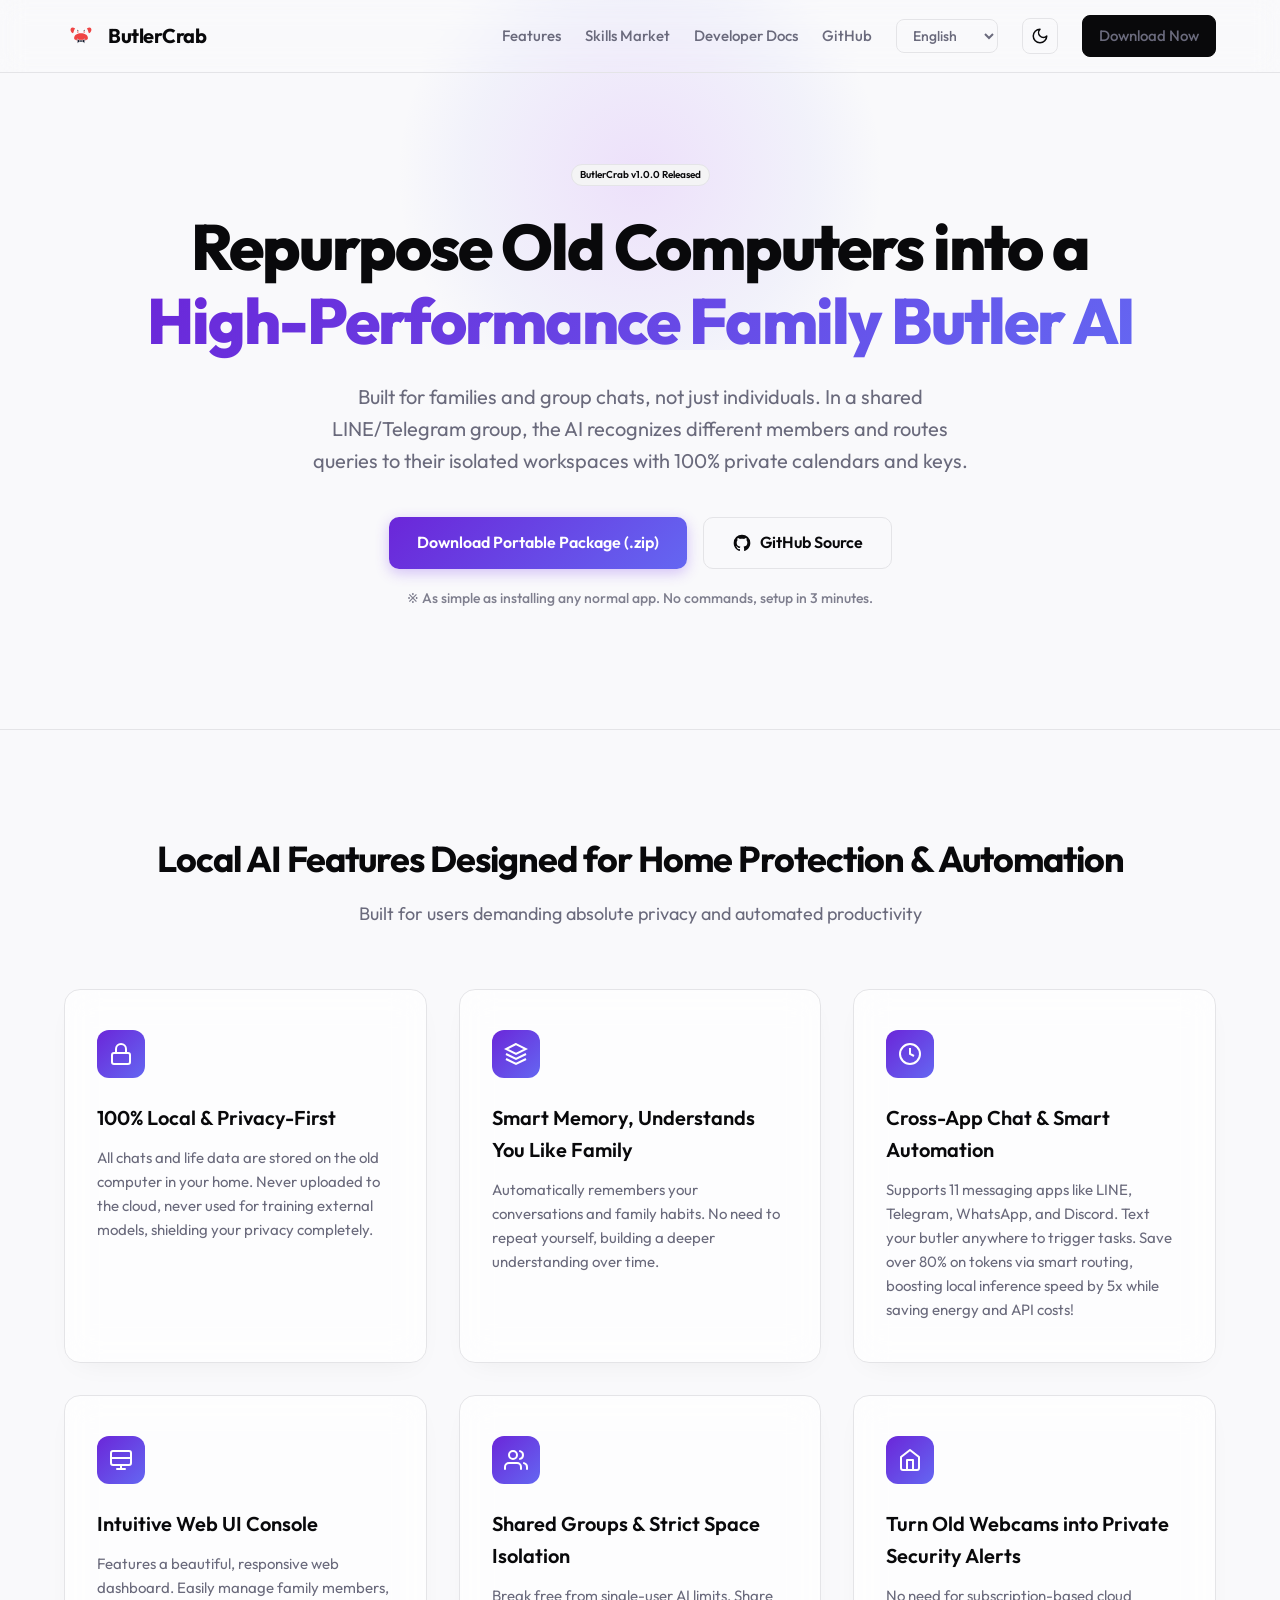
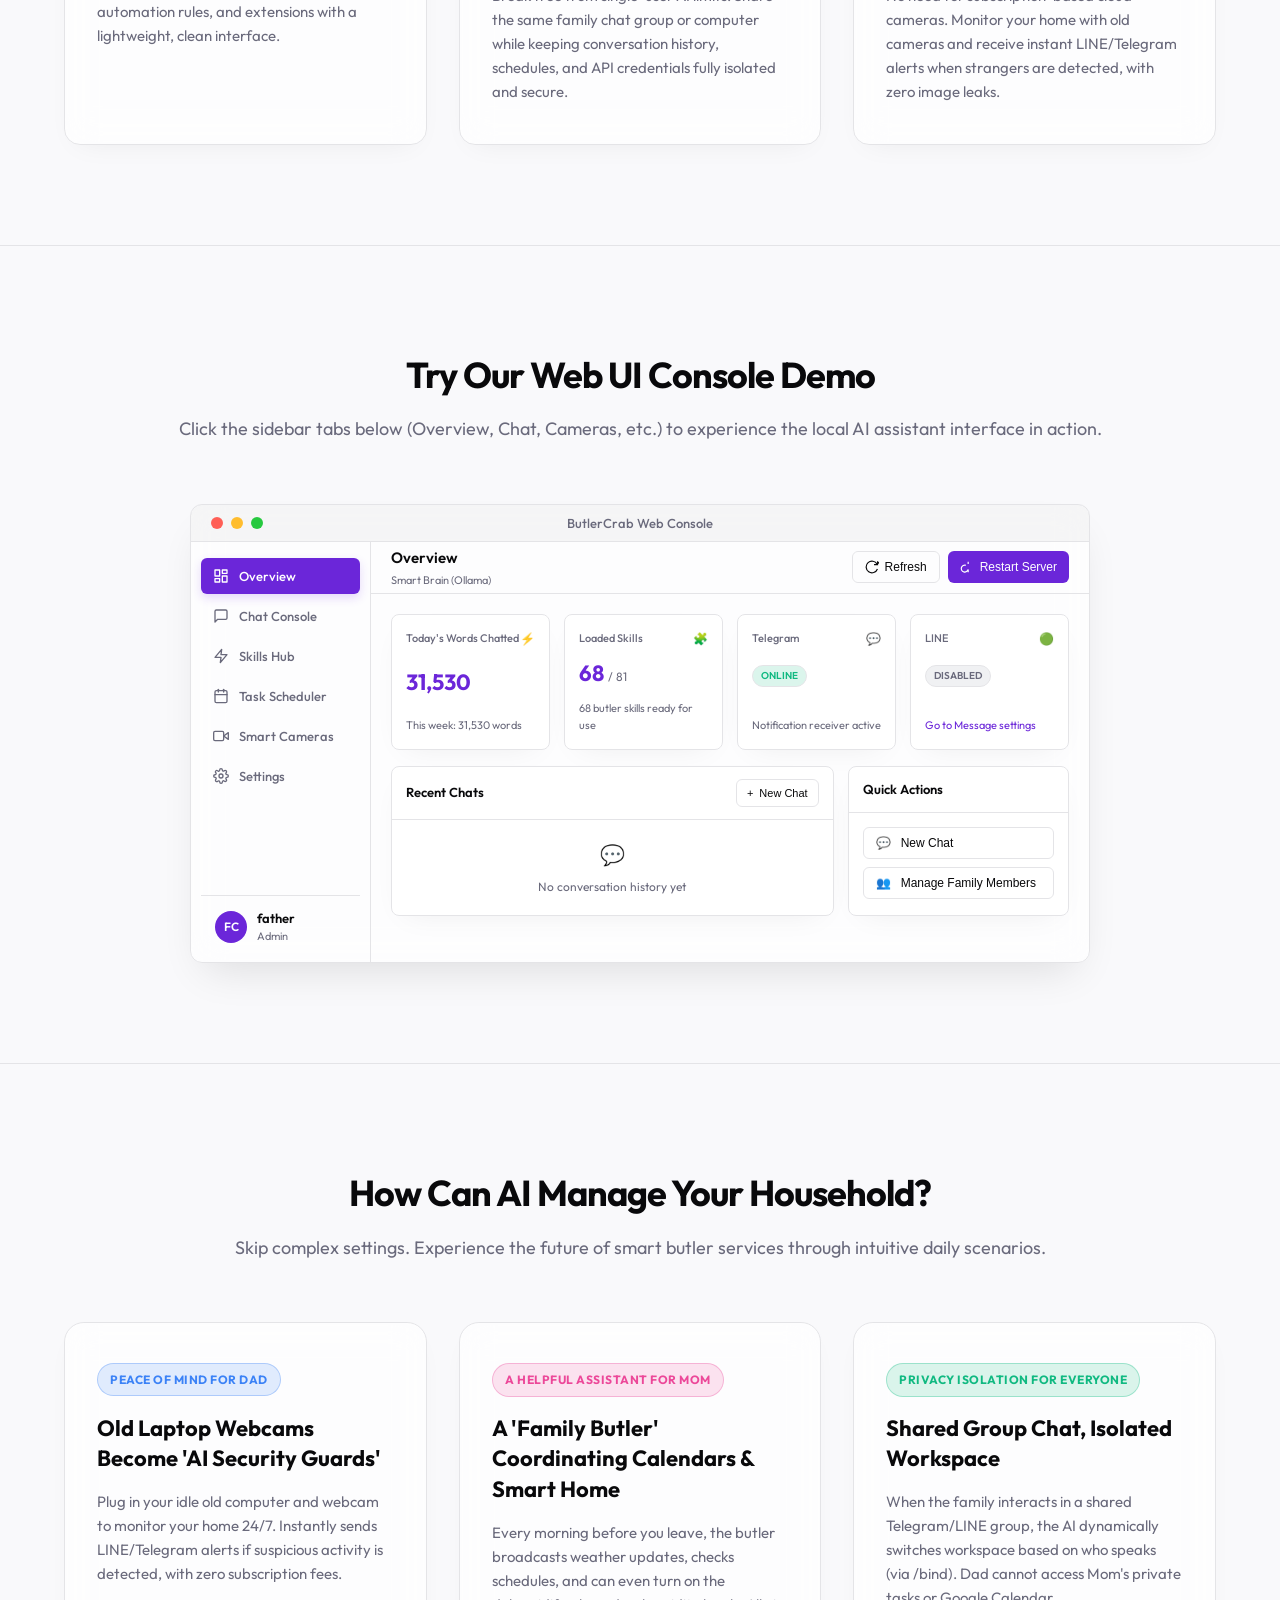
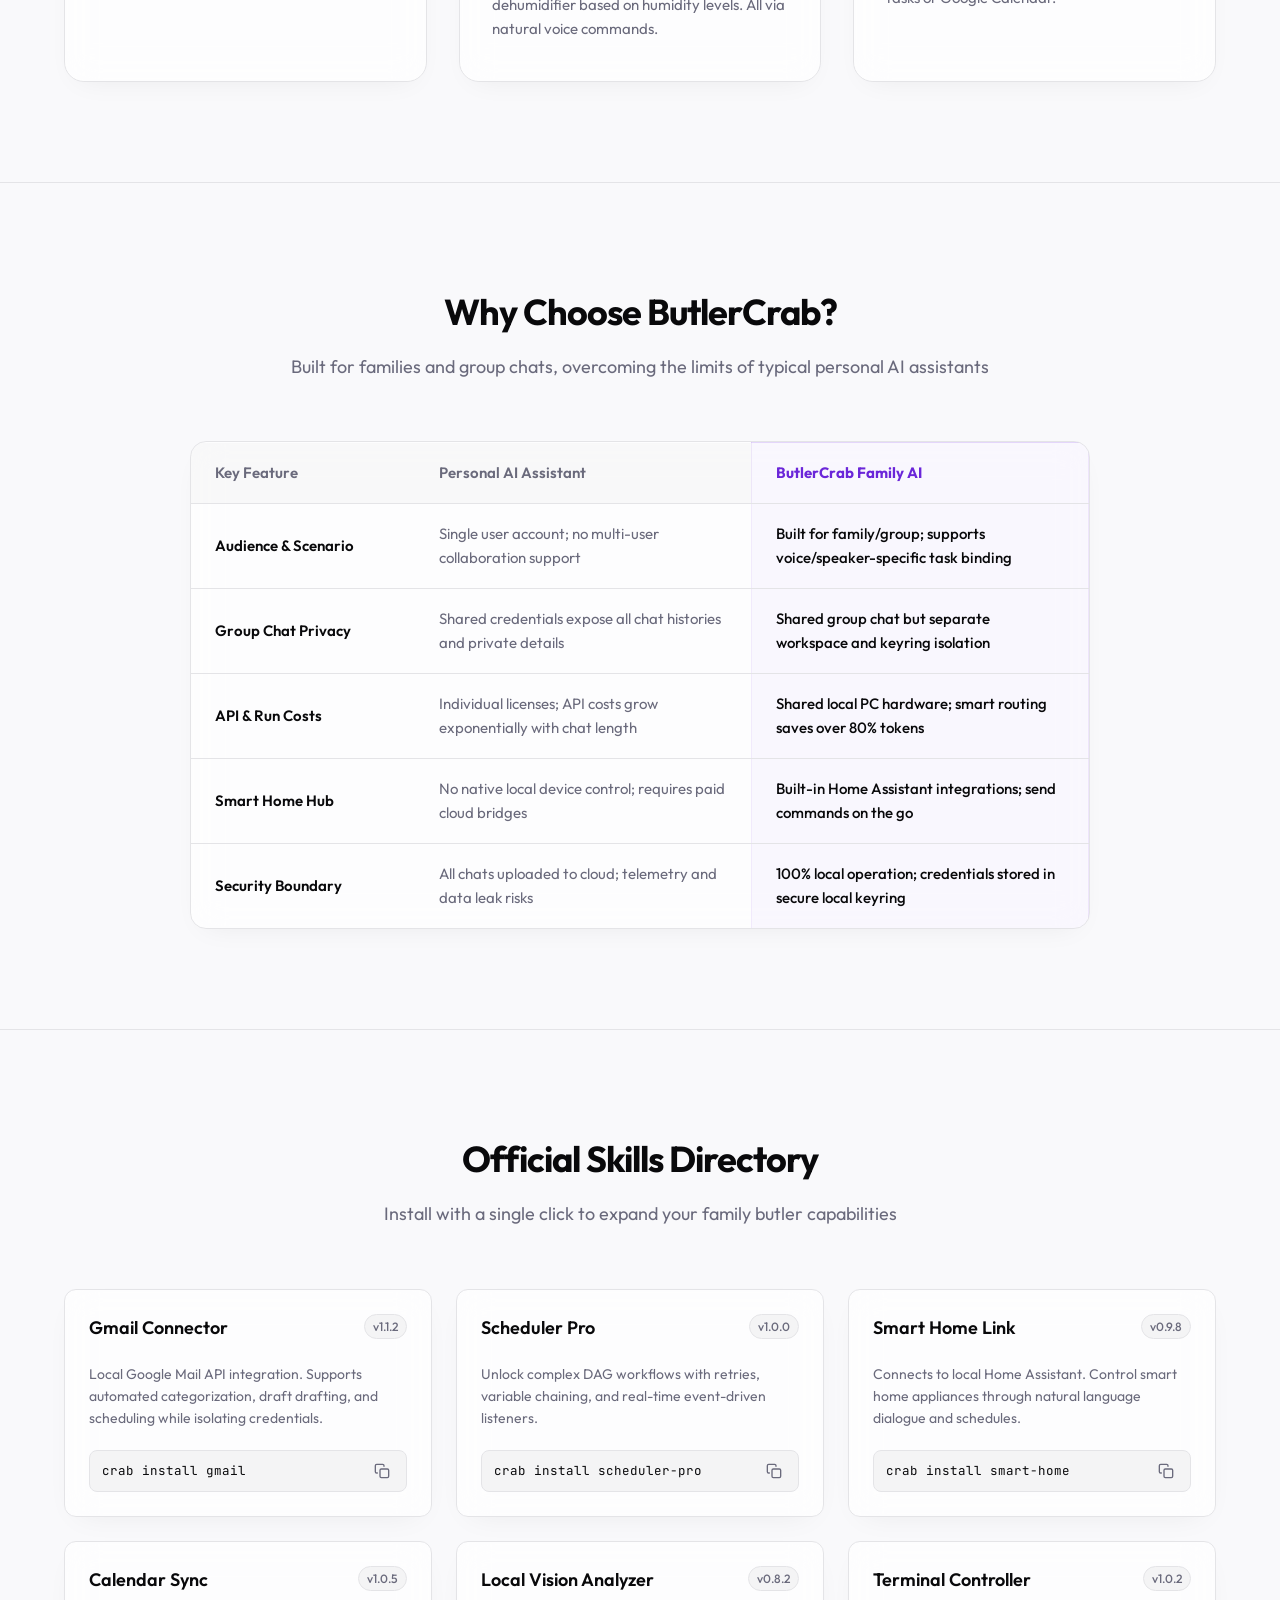
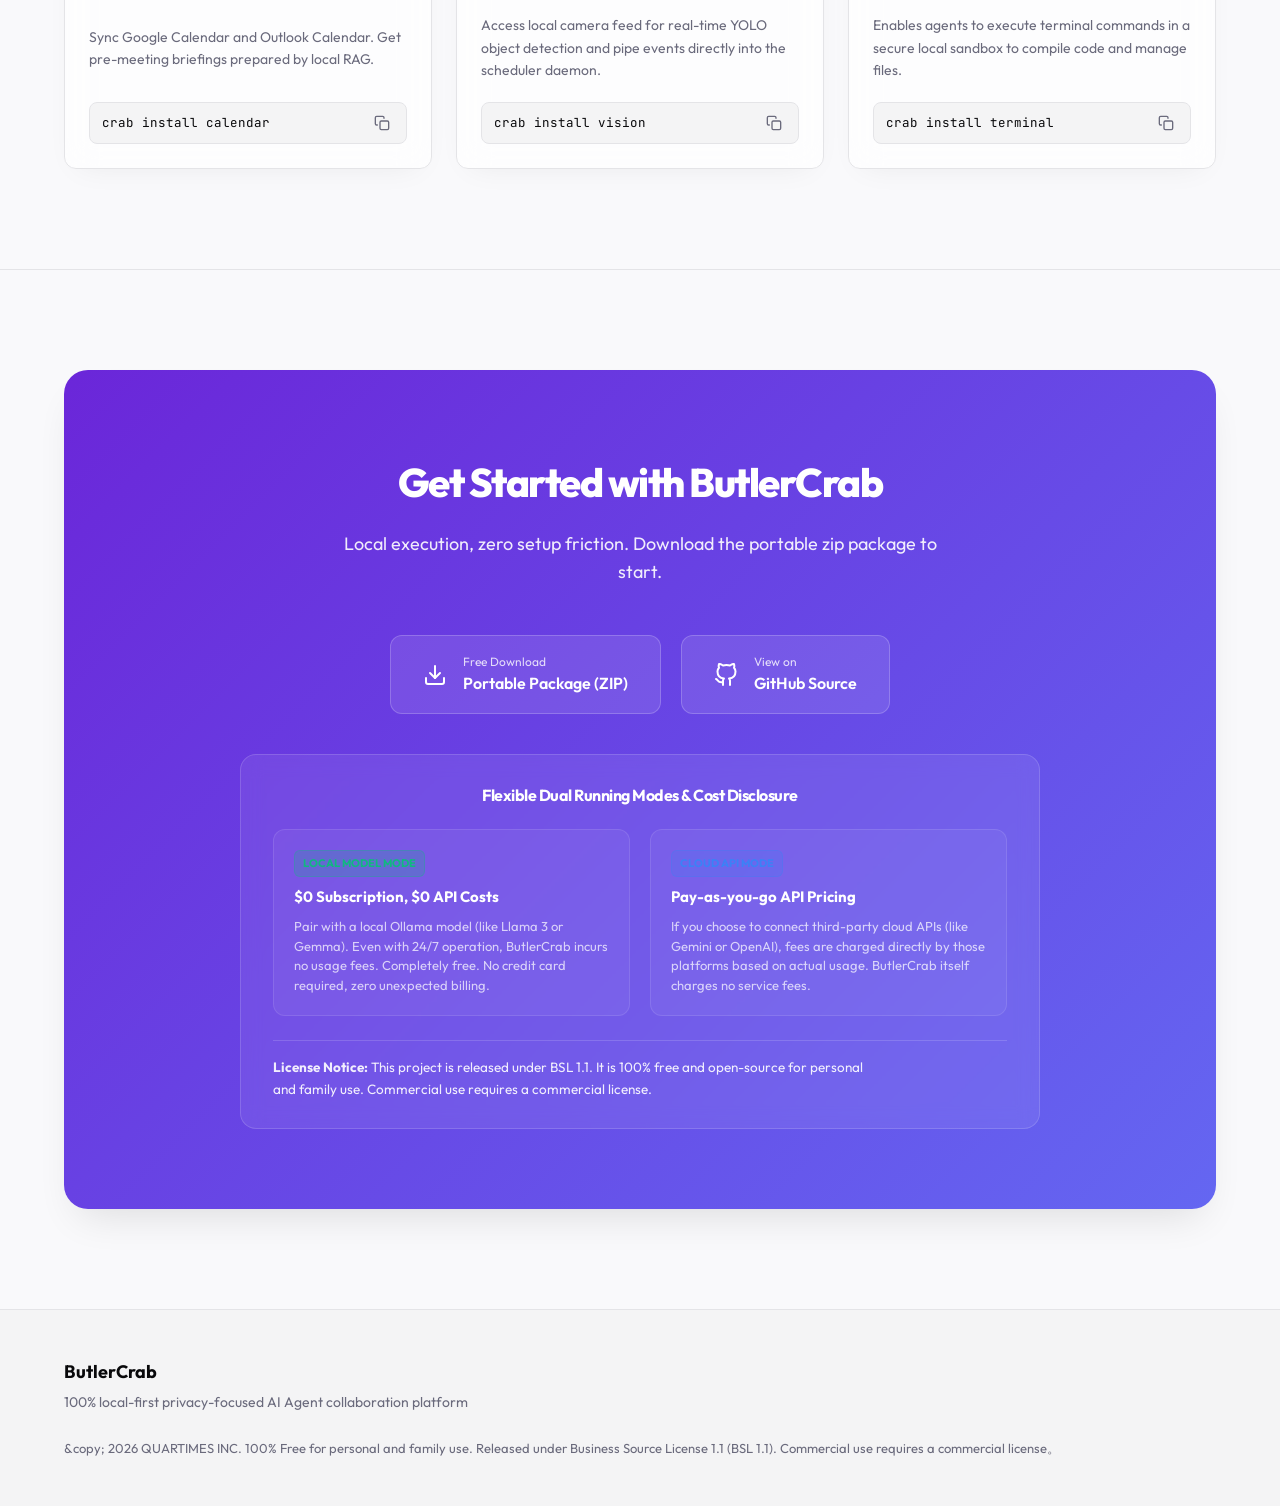
==== commit dadc8283: "update: sync official website changes (2026-06-17 15:10:11)" ====
--- a/index.html
+++ b/index.html
@@ -88,7 +88,7 @@
 
       <div class="cta-group">
         <a href="#download" class="btn btn-primary" id="hero-btn-download" data-i18n="hero.btnDownload">免費下載安裝包</a>
-        <a href="https://github.com" target="_blank" class="btn btn-outline" id="hero-btn-github">
+        <a href="https://github.com/butlercrab/butlercrab" target="_blank" class="btn btn-outline" id="hero-btn-github">
           <svg viewBox="0 0 24 24" width="20" height="20" fill="currentColor">
             <path
               d="M12 2A10 10 0 0 0 2 12c0 4.42 2.87 8.17 6.84 9.5.5.08.66-.23.66-.5v-1.69c-2.77.6-3.36-1.34-3.36-1.34-.46-1.16-1.11-1.47-1.11-1.47-.9-.62.07-.6.07-.6 1 .07 1.53 1.03 1.53 1.03.9 1.52 2.34 1.07 2.91.83.09-.65.35-1.09.63-1.34-2.22-.25-4.55-1.11-4.55-4.92 0-1.11.38-2 1.03-2.71-.1-.25-.45-1.29.1-2.64 0 0 .84-.27 2.75 1.02.79-.22 1.65-.33 2.5-.33.85 0 1.71.11 2.5.33 1.91-1.29 2.75-1.02 2.75-1.02.55 1.35.2 2.39.1 2.64.65.71 1.03 1.6 1.03 2.71 0 3.82-2.34 4.66-4.57 4.91.36.31.69.92.69 1.85V21c0 .27.16.59.67.5C19.14 20.16 22 16.42 22 12A10 10 0 0 0 12 2z" />
@@ -751,25 +751,25 @@
         <p data-i18n="download.desc">本機運行，免除繁瑣設定。下載對應平台的安裝包即可開始體驗。</p>
 
         <div class="download-platforms">
-          <a href="https://github.com" class="platform-btn" id="download-win">
-            <svg viewBox="0 0 24 24" width="24" height="24" fill="currentColor">
-              <path
-                d="M0 3.449L9.75 2.1v9.45H0V3.45zM0 12.45h9.75v9.45L0 20.551v-8.1zM10.8 1.95L24 0v11.55H10.8V1.95zM10.8 12.45H24v11.55l-13.2-1.95v-9.6z" />
+          <a href="https://github.com/butlercrab/butlercrab/releases/latest" class="platform-btn" id="download-zip" target="_blank">
+            <svg viewBox="0 0 24 24" width="24" height="24" fill="none" stroke="currentColor" stroke-width="2" stroke-linecap="round" stroke-linejoin="round">
+              <path d="M21 15v4a2 2 0 0 1-2 2H5a2 2 0 0 1-2-2v-4" />
+              <polyline points="7 10 12 15 17 10" />
+              <line x1="12" y1="15" x2="12" y2="3" />
             </svg>
             <div>
-              <span data-i18n="download.span">下載適用於</span>
-              <strong data-i18n="download.win_label">Windows (.exe)</strong>
+              <span data-i18n="download.zip_span">免費下載</span>
+              <strong data-i18n="download.zip_label">跨平台免安裝包 (ZIP)</strong>
             </div>
           </a>
 
-          <a href="https://github.com" class="platform-btn" id="download-mac">
-            <svg viewBox="0 0 24 24" width="24" height="24" fill="currentColor">
-              <path
-                d="M18.71 19.5c-.83 1.24-1.71 2.45-3.05 2.47-1.34.03-1.77-.79-3.29-.79-1.53 0-2 .77-3.27.82-1.31.05-2.3-1.32-3.14-2.53C4.25 17 2.94 12.45 4.7 9.39c.87-1.52 2.43-2.48 4.12-2.51 1.28-.02 2.5.87 3.29.87.78 0 2.26-1.07 3.81-.91.65.03 2.47.26 3.64 1.98-.09.06-2.17 1.28-2.15 3.81.03 3.02 2.65 4.03 2.68 4.04-.03.07-.42 1.44-1.38 2.83M15.97 4.17c.66-.81 1.11-1.93.99-3.06-1 .04-2.2.67-2.92 1.49-.62.72-1.16 1.86-1.02 2.98 1.09.08 2.22-.6 2.95-1.41z" />
+          <a href="https://github.com/butlercrab/butlercrab" class="platform-btn" id="download-github" target="_blank">
+            <svg viewBox="0 0 24 24" width="24" height="24" fill="none" stroke="currentColor" stroke-width="2" stroke-linecap="round" stroke-linejoin="round">
+              <path d="M9 19c-5 1.5-5-2.5-7-3m14 6v-3.87a3.37 3.37 0 0 0-.94-2.61c3.14-.35 6.44-1.54 6.44-7A5.44 5.44 0 0 0 20 4.77 5.07 5.07 0 0 0 19.91 1S18.73.65 16 2.48a13.38 13.38 0 0 0-7 0C6.27.65 5.09 1 5.09 1A5.07 5.07 0 0 0 5 4.77a5.44 5.44 0 0 0-1.5 3.78c0 5.42 3.3 6.61 6.44 7A3.37 3.37 0 0 0 9 18.13V22" />
             </svg>
             <div>
-              <span data-i18n="download.span">下載適用於</span>
-              <strong data-i18n="download.mac_label">macOS (.dmg)</strong>
+              <span data-i18n="download.github_span">前往</span>
+              <strong data-i18n="download.github_label">GitHub 原始碼</strong>
             </div>
           </a>
         </div>
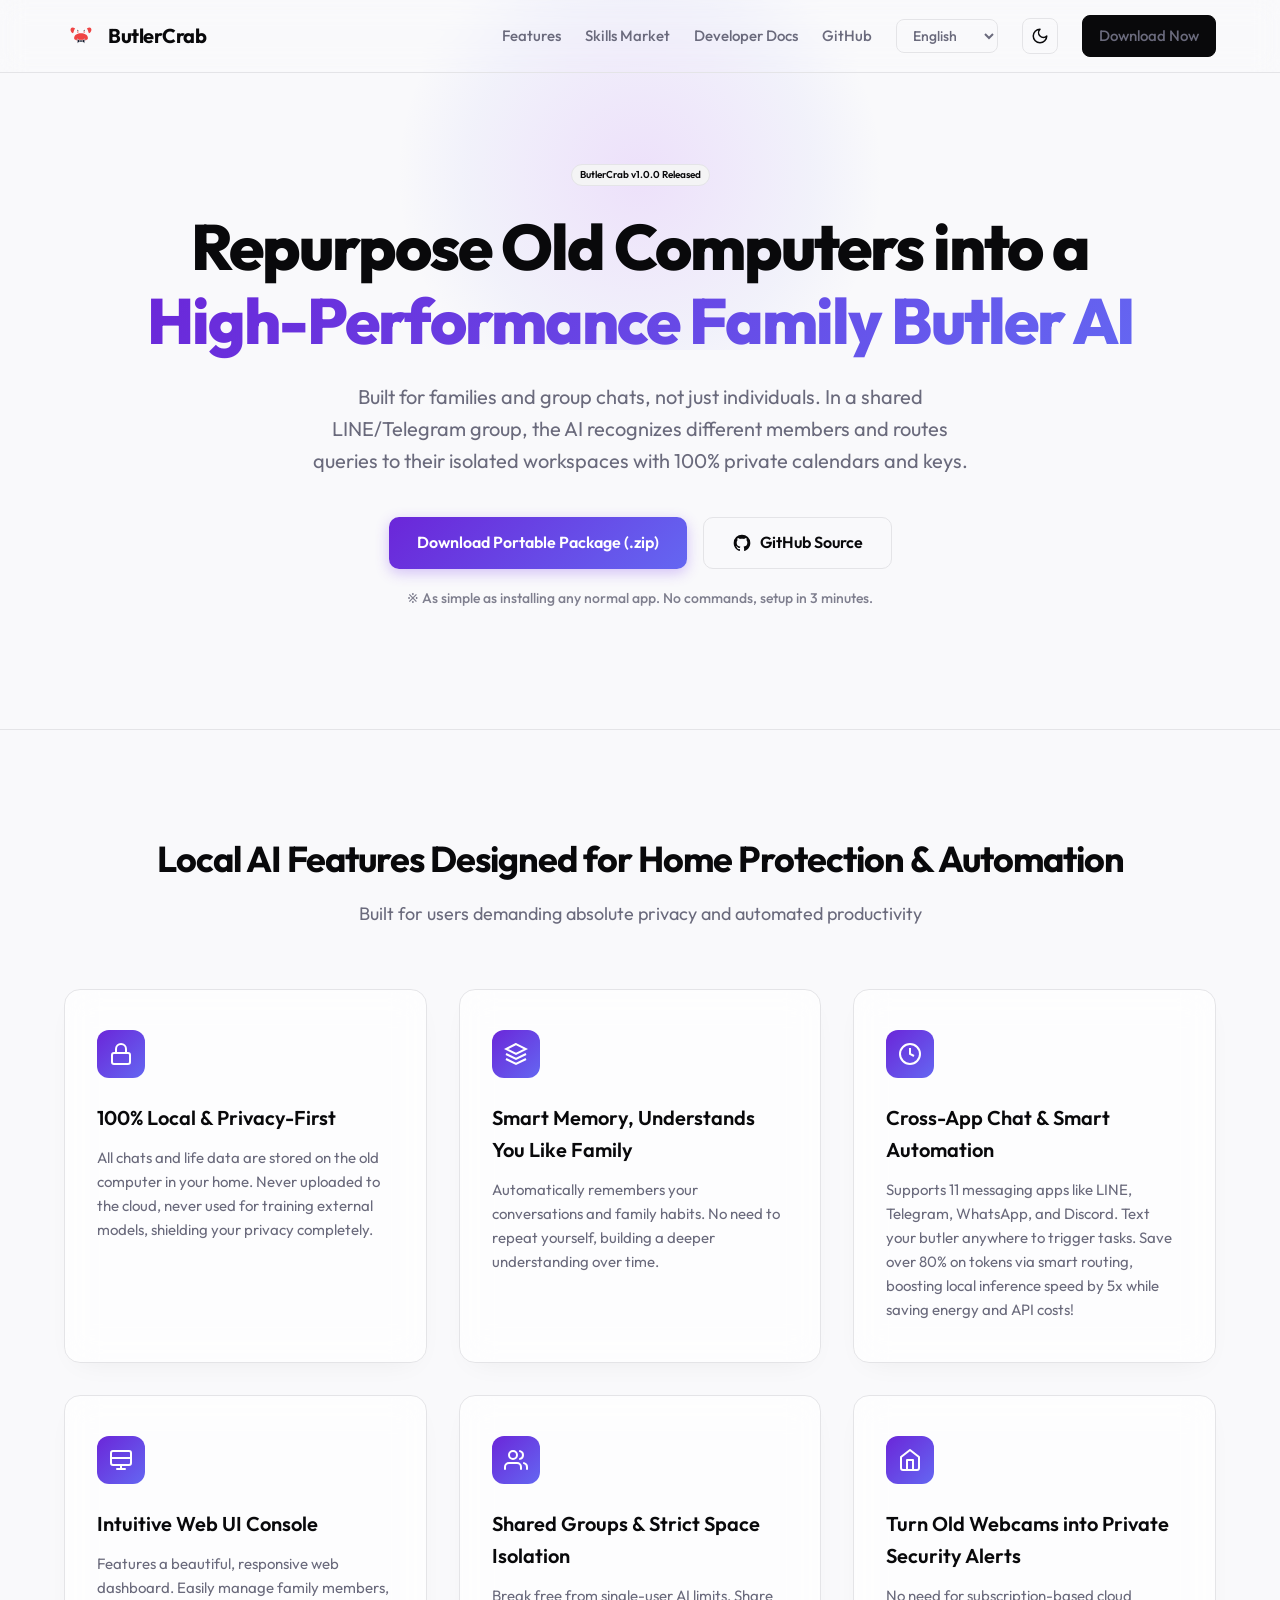
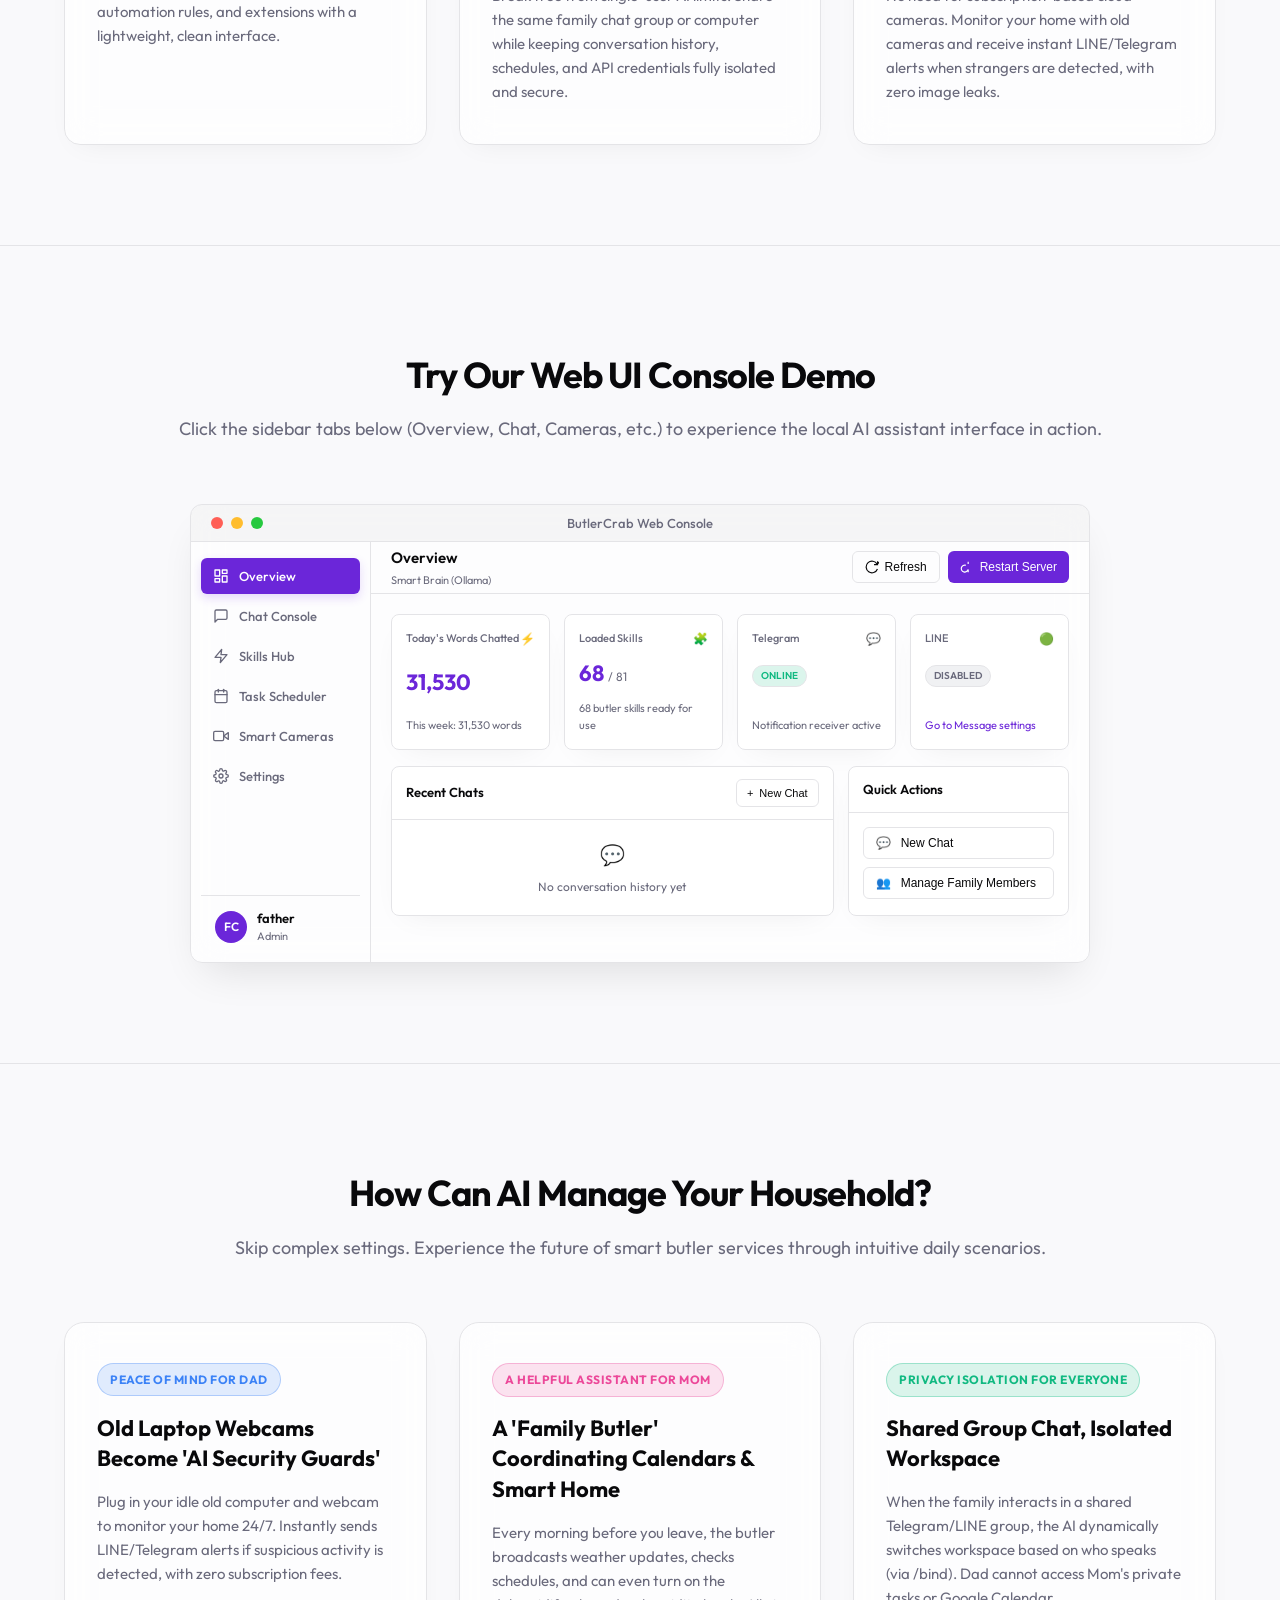
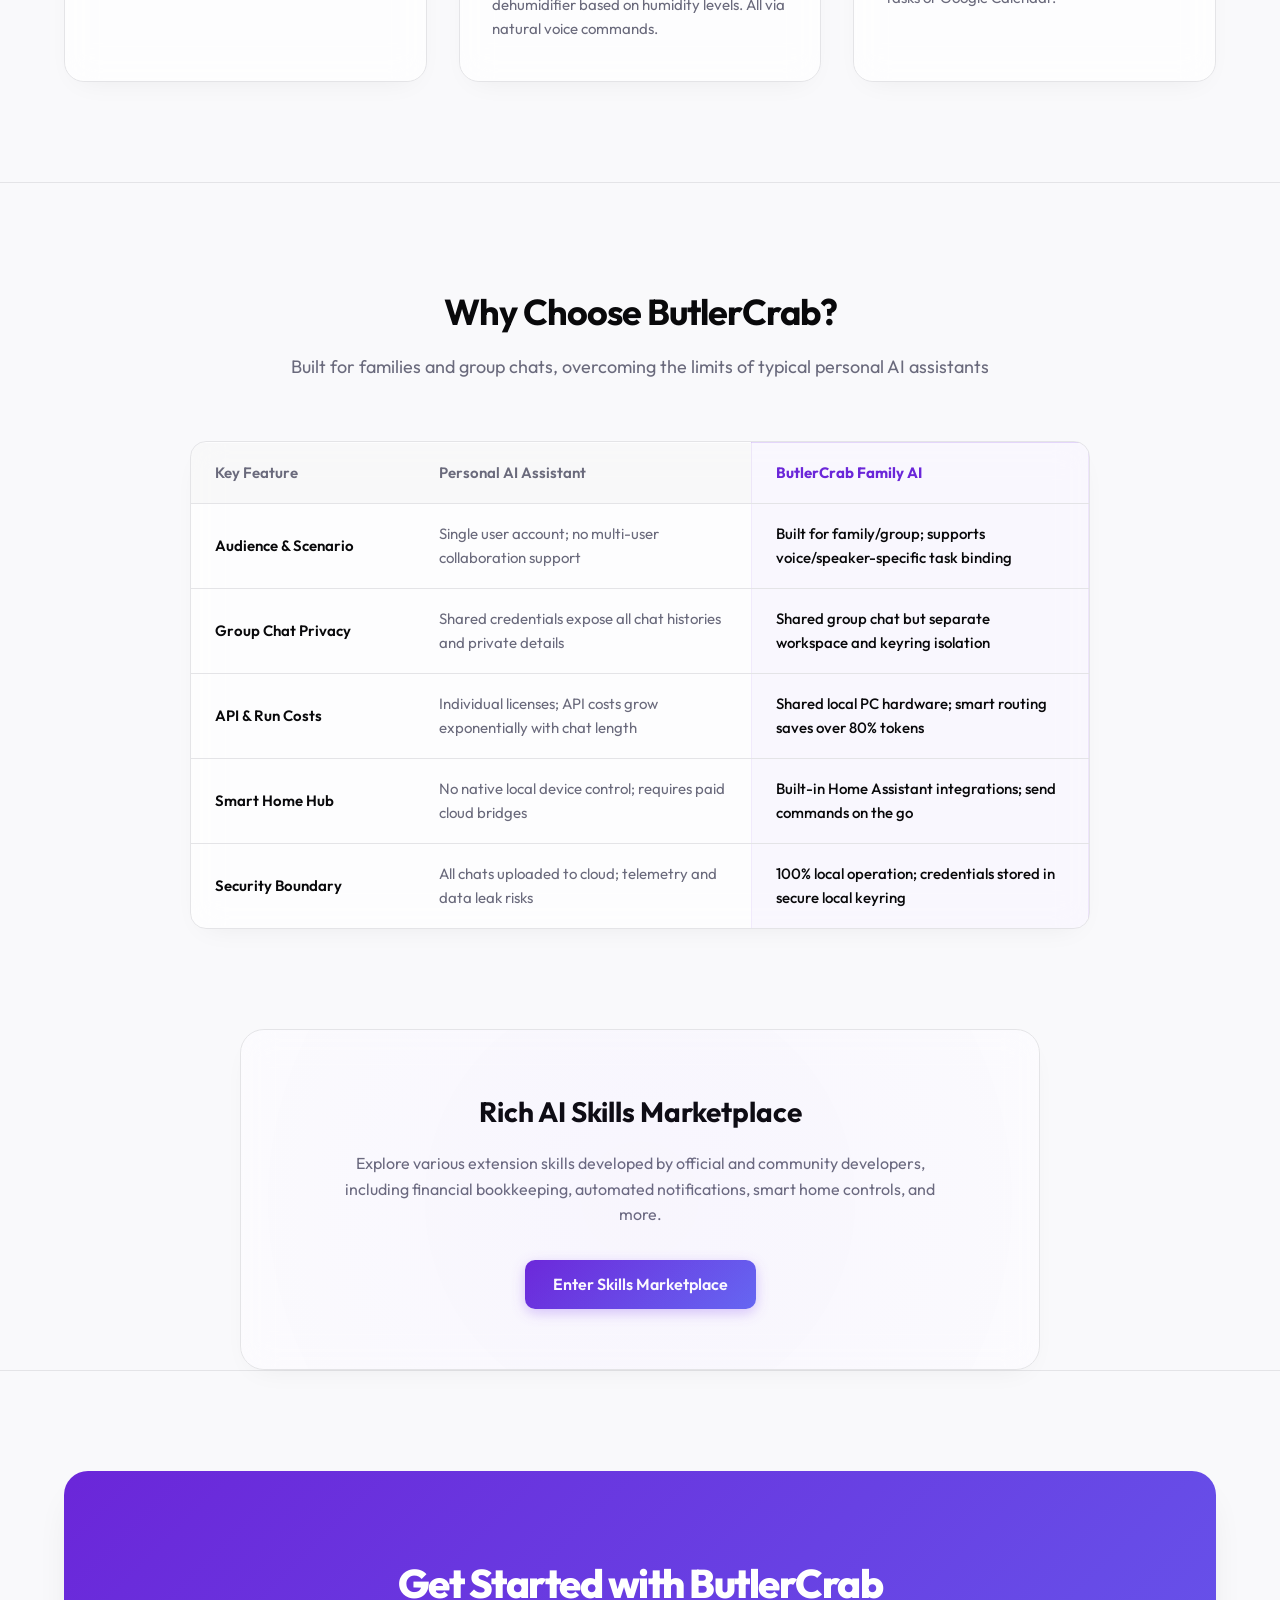
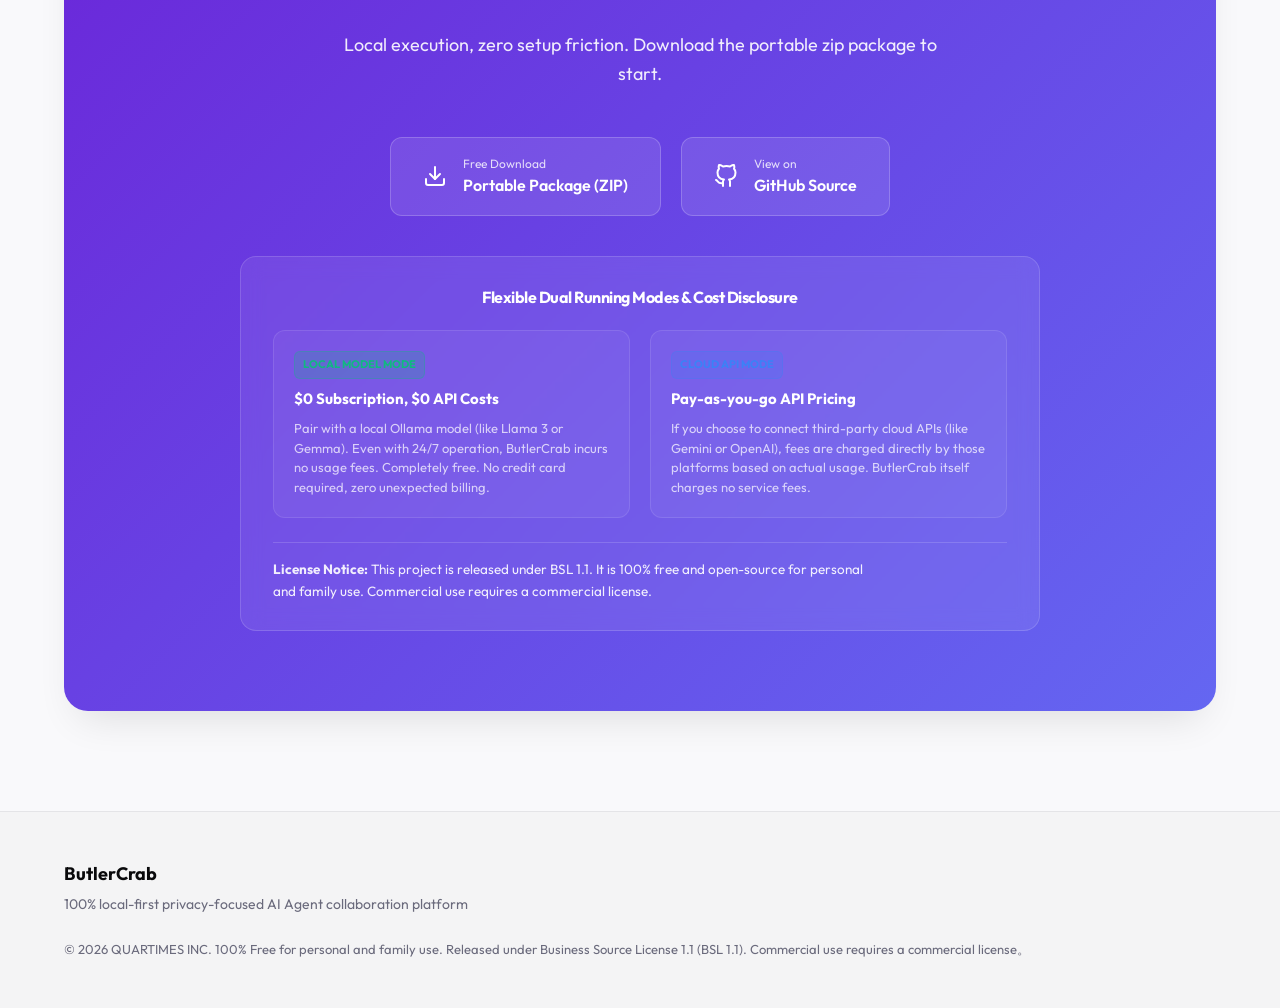
==== commit 42a203b5: "update: sync official website changes (2026-06-22 09:32:38)" ====
--- a/index.html
+++ b/index.html
@@ -42,7 +42,7 @@
 
       <div class="nav-links">
         <a href="#features" id="nav-link-features" data-i18n="nav.features">功能特性</a>
-        <a href="#skills" id="nav-link-skills" data-i18n="nav.skills">技能市集</a>
+        <a href="marketplace.html" id="nav-link-skills" data-i18n="nav.skills">技能市集</a>
         <a href="https://github.com" target="_blank" id="nav-link-dev" data-i18n="nav.dev_docs">開發者文件</a>
         <a href="https://github.com" target="_blank" id="nav-link-github">GitHub</a>
         <div class="lang-selector-container">
@@ -729,16 +729,13 @@
     </div>
   </section>
 
-  <!-- 技能市集 Section -->
-  <section id="skills">
+  <!-- 技能市集 Promo Section -->
+  <section id="skills-promo">
     <div class="container">
-      <div class="section-header">
-        <h2 data-i18n="skills.title">官方技能市集目錄</h2>
-        <p data-i18n="skills.desc">一鍵安裝，快速擴展您的 AI 助理能力</p>
-      </div>
-
-      <div class="skills-grid" id="skills-catalog">
-        <!-- 透過 JS 動態載入 registry.json 內容 -->
+      <div class="skills-promo-card">
+        <h3 data-i18n="skills.promo.title">豐富的 AI 技能市集</h3>
+        <p data-i18n="skills.promo.desc">探索由官方與社群開發的各種擴充技能。包含金融記帳、自動化通知、智慧家居控制等，無縫升級您的智慧管家能力。</p>
+        <a href="marketplace.html" class="btn btn-primary" data-i18n="skills.promo.btn">進入技能市集</a>
       </div>
     </div>
   </section>
@@ -811,12 +808,14 @@
         <p data-i18n="footer.desc">100% 本地運行的隱私優先 AI Agent 協作平台</p>
       </div>
       <div class="footer-copyright" data-i18n="footer.copyright">
-        &copy; 2026 QUARTIMES INC. 基於 BSL 1.1 授權協議釋出。
+        © 2026 QUARTIMES INC. 基於 BSL 1.1 授權協議釋出。
       </div>
     </div>
   </footer>
 
-  <script src="app.js"></script>
+
+
+  <script src="app.js?v=1.3"></script>
 </body>
 
 </html>
--- a/style.css
+++ b/style.css
@@ -2119,3 +2119,427 @@
     padding: 12px 16px;
   }
 }
+
+/* ==========================================================================
+   技能市集分類過濾器與詳細資訊 Modal 樣式
+   ========================================================================== */
+
+.skills-filter {
+  display: flex;
+  justify-content: center;
+  gap: 12px;
+  margin: 24px 0 40px 0;
+  flex-wrap: wrap;
+}
+
+.filter-btn {
+  background-color: var(--card-bg);
+  border: 1px solid var(--border);
+  color: var(--text-muted);
+  padding: 10px 24px;
+  border-radius: 9999px;
+  font-size: 14.5px;
+  font-weight: 500;
+  cursor: pointer;
+  transition: all var(--transition-speed) ease;
+  backdrop-filter: blur(var(--card-blur));
+  -webkit-backdrop-filter: blur(var(--card-blur));
+}
+
+.filter-btn:hover {
+  border-color: var(--accent);
+  color: var(--text);
+}
+
+.filter-btn.active {
+  background: var(--accent-gradient);
+  border-color: transparent;
+  color: #ffffff;
+  box-shadow: 0 4px 12px rgba(139, 92, 246, 0.25);
+}
+
+/* Modal Overlay */
+.modal-overlay {
+  position: fixed;
+  top: 0;
+  left: 0;
+  width: 100%;
+  height: 100%;
+  background-color: rgba(9, 9, 11, 0.65);
+  backdrop-filter: blur(8px);
+  -webkit-backdrop-filter: blur(8px);
+  display: flex;
+  align-items: center;
+  justify-content: center;
+  z-index: 1000;
+  opacity: 0;
+  pointer-events: none;
+  transition: opacity var(--transition-speed) ease;
+}
+
+.modal-overlay.active {
+  opacity: 1;
+  pointer-events: auto;
+}
+
+/* Modal Content Container */
+.modal-content {
+  background-color: var(--background);
+  border: 1px solid var(--border);
+  border-radius: 20px;
+  width: 90%;
+  max-width: 760px;
+  max-height: 85vh;
+  overflow-y: auto;
+  position: relative;
+  box-shadow: var(--shadow-lg);
+  padding: 40px;
+  transform: translateY(20px);
+  transition: transform var(--transition-speed) ease;
+}
+
+.modal-overlay.active .modal-content {
+  transform: translateY(0);
+}
+
+/* Close Button */
+.modal-close-btn {
+  position: absolute;
+  top: 24px;
+  right: 24px;
+  background: none;
+  border: none;
+  color: var(--text-muted);
+  font-size: 28px;
+  cursor: pointer;
+  transition: color var(--transition-speed) ease;
+  width: 36px;
+  height: 36px;
+  display: flex;
+  align-items: center;
+  justify-content: center;
+  border-radius: 50%;
+}
+
+.modal-close-btn:hover {
+  color: var(--text);
+  background-color: var(--code-bg);
+}
+
+/* Modal Skill Header */
+.modal-skill-header {
+  display: flex;
+  align-items: center;
+  gap: 20px;
+  margin-bottom: 24px;
+}
+
+.modal-skill-icon {
+  font-size: 40px;
+  width: 72px;
+  height: 72px;
+  background: var(--code-bg);
+  border: 1px solid var(--border);
+  border-radius: 16px;
+  display: flex;
+  align-items: center;
+  justify-content: center;
+}
+
+.modal-skill-name {
+  font-size: 24px;
+  font-weight: 700;
+  margin-bottom: 6px;
+  color: var(--text);
+}
+
+.modal-skill-meta {
+  display: flex;
+  align-items: center;
+  gap: 12px;
+  flex-wrap: wrap;
+}
+
+.modal-skill-version {
+  font-size: 12px;
+  font-weight: 500;
+  padding: 2px 8px;
+  background-color: var(--code-bg);
+  border: 1px solid var(--border);
+  border-radius: 9999px;
+  color: var(--text-muted);
+}
+
+.modal-skill-author {
+  font-size: 13.5px;
+  color: var(--text-muted);
+}
+
+.modal-skill-category {
+  font-size: 11px;
+  font-weight: 600;
+  text-transform: uppercase;
+  letter-spacing: 0.5px;
+  padding: 3px 8px;
+  background-color: rgba(139, 92, 246, 0.1);
+  color: var(--accent);
+  border-radius: 4px;
+}
+
+.modal-skill-description {
+  font-size: 15.5px;
+  line-height: 1.6;
+  color: var(--text-muted);
+  margin-bottom: 32px;
+}
+
+/* Modal Sections */
+.modal-section {
+  border-top: 1px solid var(--border);
+  padding: 24px 0;
+}
+
+.modal-section h4 {
+  font-size: 16px;
+  font-weight: 600;
+  margin-bottom: 16px;
+  color: var(--text);
+}
+
+/* Permissions warning badges */
+.modal-permissions-list {
+  display: flex;
+  gap: 12px;
+  flex-wrap: wrap;
+}
+
+.permission-badge {
+  display: flex;
+  align-items: center;
+  gap: 8px;
+  padding: 8px 16px;
+  border-radius: 8px;
+  font-size: 13.5px;
+  font-weight: 500;
+}
+
+.permission-badge.warning {
+  background-color: rgba(239, 68, 68, 0.1);
+  color: #ef4444;
+  border: 1px solid rgba(239, 68, 68, 0.2);
+}
+
+.permission-badge.info {
+  background-color: rgba(59, 130, 246, 0.1);
+  color: #3b82f6;
+  border: 1px solid rgba(59, 130, 246, 0.2);
+}
+
+/* Env configs table */
+.modal-env-list {
+  display: flex;
+  flex-direction: column;
+  gap: 12px;
+}
+
+.env-config-item {
+  display: grid;
+  grid-template-columns: 220px 1fr;
+  gap: 16px;
+  padding: 12px 16px;
+  background-color: var(--code-bg);
+  border: 1px solid var(--border);
+  border-radius: 8px;
+  font-size: 14px;
+}
+
+.env-key {
+  font-family: var(--font-mono);
+  font-weight: 600;
+  color: var(--text);
+  display: flex;
+  align-items: center;
+  gap: 6px;
+}
+
+.env-required-dot {
+  color: #ef4444;
+  font-weight: 800;
+}
+
+.env-desc {
+  color: var(--text-muted);
+}
+
+/* Readme reader */
+.modal-readme-content {
+  background-color: var(--code-bg);
+  border: 1px solid var(--border);
+  border-radius: 12px;
+  padding: 24px;
+  max-height: 250px;
+  overflow-y: auto;
+  font-size: 14px;
+  line-height: 1.6;
+  color: var(--text-muted);
+}
+
+.modal-readme-content h1, .modal-readme-content h2, .modal-readme-content h3 {
+  color: var(--text);
+  margin-top: 16px;
+  margin-bottom: 8px;
+}
+
+.modal-readme-content h1 { font-size: 18px; }
+.modal-readme-content h2 { font-size: 16px; }
+.modal-readme-content h3 { font-size: 15px; }
+.modal-readme-content p { margin-bottom: 12px; }
+.modal-readme-content ul, .modal-readme-content ol { padding-left: 20px; margin-bottom: 12px; }
+
+/* Install Box inside Modal */
+.modal-skill-install-box {
+  border-top: 1px solid var(--border);
+  padding-top: 32px;
+  margin-top: 8px;
+  display: flex;
+  align-items: center;
+  gap: 16px;
+}
+
+.modal-install-cmd {
+  flex-grow: 1;
+  background-color: var(--code-bg);
+  border: 1px solid var(--border);
+  padding: 12px 16px;
+  border-radius: 8px;
+  font-family: var(--font-mono);
+  font-size: 14px;
+  color: var(--text);
+  word-break: break-all;
+}
+
+.modal-copy-btn {
+  flex-shrink: 0;
+  padding: 12px 24px;
+  height: 46px;
+  display: flex;
+  align-items: center;
+  justify-content: center;
+  cursor: pointer;
+}
+
+/* Clickable card feedback */
+.skill-card {
+  cursor: pointer;
+}
+
+.skill-card .skill-install {
+  cursor: default;
+}
+
+/* ==========================================================================
+   獨立市集頁面與引導樣式
+   ========================================================================== */
+
+.skill-footer-action {
+  display: flex;
+  justify-content: flex-end;
+  align-items: center;
+  margin-top: auto;
+  border-top: 1px solid var(--border);
+  padding-top: 16px;
+}
+
+.skill-more-link {
+  font-size: 13.5px;
+  font-weight: 600;
+  color: var(--accent);
+  transition: all var(--transition-speed) ease;
+  display: flex;
+  align-items: center;
+  gap: 4px;
+}
+
+.skill-card:hover .skill-more-link {
+  color: #a78bfa;
+  transform: translateX(4px);
+}
+
+.modal-install-guide {
+  border-top: 1px solid var(--border);
+  margin-top: 28px;
+  display: flex;
+  gap: 16px;
+  background-color: rgba(139, 92, 246, 0.04);
+  border: 1px solid rgba(139, 92, 246, 0.12);
+  border-radius: 12px;
+  padding: 20px;
+  align-items: flex-start;
+}
+
+.guide-icon {
+  font-size: 24px;
+  flex-shrink: 0;
+  line-height: 1;
+}
+
+.guide-text {
+  flex-grow: 1;
+}
+
+.guide-text strong {
+  display: block;
+  font-size: 15px;
+  color: var(--text);
+  margin-bottom: 6px;
+  font-weight: 600;
+}
+
+.guide-text p {
+  font-size: 13.5px;
+  line-height: 1.5;
+  color: var(--text-muted);
+  margin: 0;
+}
+
+/* Promo Section Styles */
+.skills-promo-card {
+  background: var(--card-bg);
+  border: 1px solid var(--border);
+  border-radius: 24px;
+  padding: 60px 40px;
+  text-align: center;
+  box-shadow: var(--shadow);
+  backdrop-filter: blur(var(--card-blur));
+  -webkit-backdrop-filter: blur(var(--card-blur));
+  position: relative;
+  overflow: hidden;
+  max-width: 800px;
+  margin: 0 auto;
+}
+
+.skills-promo-card::before {
+  content: '';
+  position: absolute;
+  top: -50%;
+  left: -50%;
+  width: 200%;
+  height: 200%;
+  background: radial-gradient(circle, rgba(139, 92, 246, 0.05) 0%, transparent 70%);
+  pointer-events: none;
+}
+
+.skills-promo-card h3 {
+  font-size: 28px;
+  font-weight: 700;
+  margin-bottom: 16px;
+  color: var(--text);
+}
+
+.skills-promo-card p {
+  font-size: 16px;
+  color: var(--text-muted);
+  max-width: 600px;
+  margin: 0 auto 32px auto;
+  line-height: 1.6;
+}
